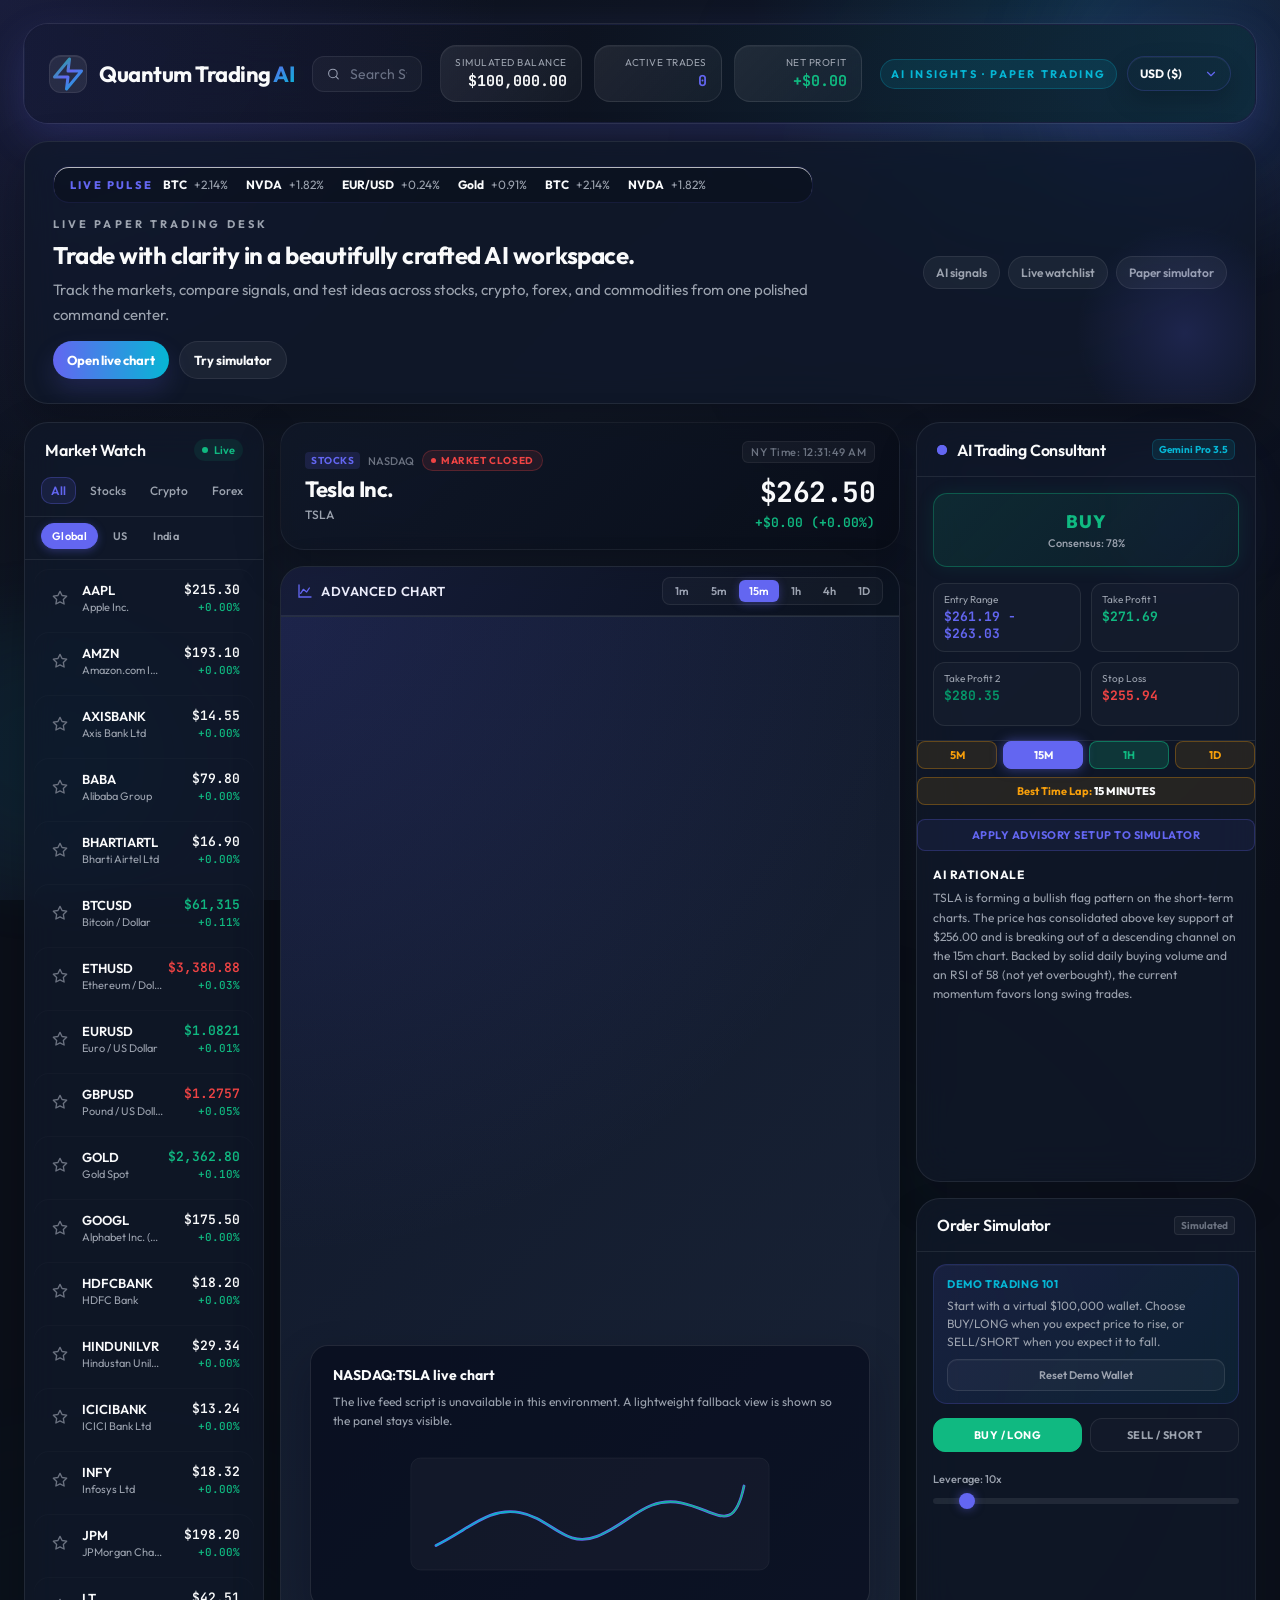
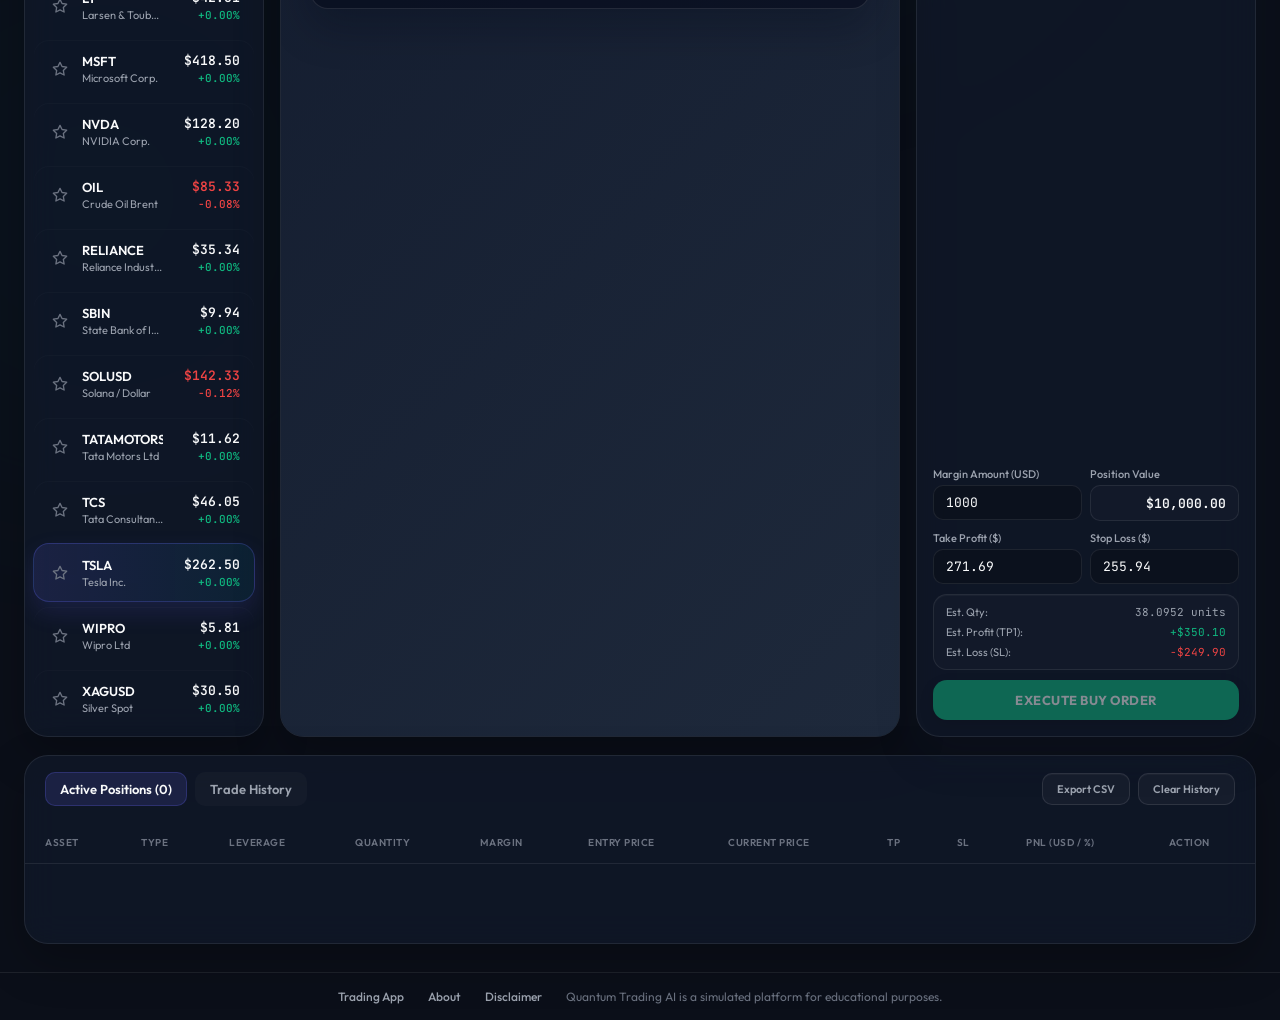
==== index.html @ 1dec0391 "Implement code changes to enhance functionality and improve performance" ====
<!DOCTYPE html>
<html lang="en">
<head>
    <meta charset="UTF-8">
    <meta name="viewport" content="width=device-width, initial-scale=1.0">
    <title>Quantum Trading AI - Advanced Trading Advisory & Live Charts</title>
    <!-- Google Fonts -->
    <link rel="preconnect" href="https://fonts.googleapis.com">
    <link rel="preconnect" href="https://fonts.gstatic.com" crossorigin>
    <link href="https://fonts.googleapis.com/css2?family=JetBrains+Mono:wght@400;500;700&family=Outfit:wght@300;400;500;600;700;800&display=swap" rel="stylesheet">
    <!-- Main stylesheet -->
    <link rel="stylesheet" href="style.css">
    <!-- TradingView widget script -->
    <script type="text/javascript" src="https://s3.tradingview.com/tv.js"></script>
</head>
<body>
    <!-- Background glows -->
    <div class="bg-glow bg-glow-1"></div>
    <div class="bg-glow bg-glow-2"></div>
    <div class="bg-glow bg-glow-3"></div>

    <div class="app-container">
        <!-- Glassmorphic Header -->
        <header class="app-header">
            <div class="header-logo">
                <div class="logo-icon">
                    <svg viewBox="0 0 24 24" fill="none" xmlns="http://www.w3.org/2000/svg">
                        <path d="M13 2L3 14H12L11 22L21 10H12L13 2Z" stroke="url(#logoGrad)" stroke-width="2" stroke-linecap="round" stroke-linejoin="round"/>
                        <defs>
                            <linearGradient id="logoGrad" x1="3" y1="2" x2="21" y2="22" gradientUnits="userSpaceOnUse">
                                <stop stop-color="#10B981"/>
                                <stop offset="0.5" stop-color="#6366F1"/>
                                <stop offset="1" stop-color="#06B6D4"/>
                            </linearGradient>
                        </defs>
                    </svg>
                </div>
                <h1>Quantum Trading <span class="accent-text">AI</span></h1>
            </div>
            
            <div class="header-search">
                <div class="search-box">
                    <svg class="search-icon" viewBox="0 0 24 24" fill="none" xmlns="http://www.w3.org/2000/svg">
                        <circle cx="11" cy="11" r="8" stroke="currentColor" stroke-width="2"/>
                        <path d="M21 21L16.65 16.65" stroke="currentColor" stroke-width="2" stroke-linecap="round"/>
                    </svg>
                    <input type="text" id="symbol-search" placeholder="Search Symbol (e.g. AAPL, BTC)..." autocomplete="off">
                </div>
            </div>

            <div class="header-stats">
                <div class="stat-card">
                    <div class="stat-label">Simulated Balance</div>
                    <div class="stat-value" id="account-balance">$100,000.00</div>
                </div>
                <div class="stat-card">
                    <div class="stat-label">Active Trades</div>
                    <div class="stat-value text-indigo" id="active-trades-count">0</div>
                </div>
                <div class="stat-card">
                    <div class="stat-label">Net Profit</div>
                    <div class="stat-value" id="net-profit-total">$0.00</div>
                </div>
            </div>
            
            <div class="header-actions">
                <span class="header-chip">AI insights · Paper trading</span>
                <select id="currency-selector" class="currency-selector" aria-label="Select currency">
                    <option value="USD">USD ($)</option>
                    <option value="INR">INR (₹)</option>
                </select>
            </div>
        </header>

        <section class="hero-strip card">
            <div>
                <div class="market-ticker" aria-label="Market ticker">
                    <span class="market-ticker__label">Live pulse</span>
                    <div class="market-ticker__track">
                        <span class="market-ticker__item"><strong>BTC</strong> +2.14%</span>
                        <span class="market-ticker__item"><strong>NVDA</strong> +1.82%</span>
                        <span class="market-ticker__item"><strong>EUR/USD</strong> +0.24%</span>
                        <span class="market-ticker__item"><strong>Gold</strong> +0.91%</span>
                        <span class="market-ticker__item"><strong>BTC</strong> +2.14%</span>
                        <span class="market-ticker__item"><strong>NVDA</strong> +1.82%</span>
                    </div>
                </div>
                <p class="hero-eyebrow">Live paper trading desk</p>
                <h2>Trade with clarity in a beautifully crafted AI workspace.</h2>
                <p>Track the markets, compare signals, and test ideas across stocks, crypto, forex, and commodities from one polished command center.</p>
                <div class="hero-actions">
                    <a class="hero-cta hero-cta--primary" href="#chart-container">Open live chart</a>
                    <a class="hero-cta hero-cta--secondary" href="#btn-execute-trade">Try simulator</a>
                </div>
            </div>
            <div class="hero-pills">
                <span class="hero-pill">AI signals</span>
                <span class="hero-pill">Live watchlist</span>
                <span class="hero-pill">Paper simulator</span>
            </div>
        </section>

        <div class="dashboard-grid">
            <!-- Left Column: Watchlist & Market Feed -->
            <aside class="sidebar-left card">
                <div class="card-header">
                    <h2>Market Watch</h2>
                    <div class="live-indicator">
                        <span class="pulse-dot"></span> Live
                    </div>
                </div>
                <div class="watchlist-filter">
                    <button class="filter-tab active" data-category="all">All</button>
                    <button class="filter-tab" data-category="stocks">Stocks</button>
                    <button class="filter-tab" data-category="crypto">Crypto</button>
                    <button class="filter-tab" data-category="forex">Forex</button>
                    <button class="filter-tab" data-category="commodities">Commodities</button>
                </div>
                <div class="watchlist-filter secondary-filter" id="country-filter-container">
                    <button class="filter-tab active" data-country="all">Global</button>
                    <button class="filter-tab" data-country="US">US</button>
                    <button class="filter-tab" data-country="India">India</button>
                </div>
                <div class="watchlist-list" id="watchlist-container">
                    <!-- Dynamic Watchlist Items Inject here -->
                    <div class="loading-spinner"></div>
                </div>
            </aside>

            <!-- Center Column: Main Chart & Time-Lap Analyzer -->
            <main class="main-content">
                <!-- Active Ticker Details Banner -->
                <div class="ticker-banner card">
                    <div class="ticker-info">
                        <div class="ticker-meta">
                            <span class="ticker-category-badge" id="active-category">STOCKS</span>
                            <span class="ticker-exchange" id="active-exchange">NASDAQ</span>
                            <span class="market-status-badge open" id="market-status-badge">Market Open</span>
                        </div>
                        <h2 class="ticker-full-name" id="active-full-name">Tesla Inc.</h2>
                        <h3 class="ticker-symbol-name" id="active-symbol">TSLA</h3>
                    </div>
                    <div class="ticker-price-container">
                        <div class="market-clock-display" id="market-clock-display">
                            --:--:--
                        </div>
                        <div class="ticker-live-price" id="active-live-price">$262.50</div>
                        <div class="ticker-change" id="active-price-change">+3.42 (+1.32%)</div>
                    </div>
                </div>

                <!-- Main Chart Panel -->
                <div class="chart-panel card">
                    <div class="chart-header">
                        <div class="chart-title-group">
                            <svg class="chart-title-icon" viewBox="0 0 24 24" fill="none" xmlns="http://www.w3.org/2000/svg">
                                <path d="M3 3V21H21" stroke="currentColor" stroke-width="2" stroke-linecap="round"/>
                                <path d="M18.5 7.5L14.5 13.5L9.5 9.5L5.5 15.5" stroke="currentColor" stroke-width="2" stroke-linecap="round" stroke-linejoin="round"/>
                            </svg>
                            <h3>Advanced Chart</h3>
                        </div>
                        <div class="timeframe-selector" id="chart-timeframe-selector">
                            <button class="timeframe-btn" data-tv-interval="1">1m</button>
                            <button class="timeframe-btn" data-tv-interval="5">5m</button>
                            <button class="timeframe-btn active" data-tv-interval="15">15m</button>
                            <button class="timeframe-btn" data-tv-interval="60">1h</button>
                            <button class="timeframe-btn" data-tv-interval="240">4h</button>
                            <button class="timeframe-btn" data-tv-interval="D">1D</button>
                        </div>
                    </div>
                    <div class="chart-container-wrapper">
                        <div id="chart-container" class="tradingview-container-element"></div>
                    </div>
                </div>

            </main>

            <!-- Right Column: AI Advisory, Calculator & Simulator -->
            <aside class="sidebar-right">
                <!-- AI Advisory Console -->
                <div class="ai-advisory-card card">
                    <div class="card-header border-bottom">
                        <div class="logo-group">
                            <div class="ai-pulse-ring"></div>
                            <h2>AI Trading Consultant</h2>
                        </div>
                        <span class="model-badge">Gemini Pro 3.5</span>
                    </div>

                    <div id="ai-card-content" class="ai-card-content">
                        <div class="advisory-signal-box">
                            <div class="signal-indicator" id="advisory-signal-indicator">
                                <div class="signal-text" id="advisory-signal-text">STRONG BUY</div>
                                <div class="signal-percentage" id="advisory-signal-strength">Consensus: <span id="advisory-signal-strength-value">87%</span></div>
                            </div>
                        </div>

                        <div class="advisory-targets">
                            <div class="target-item">
                                <div class="target-label">Entry Range</div>
                                <div class="target-value text-indigo" id="target-entry">$261.20 - $262.90</div>
                            </div>
                            <div class="target-item">
                                <div class="target-label">Take Profit 1</div>
                                <div class="target-value text-buy" id="target-tp1">$271.50</div>
                            </div>
                            <div class="target-item">
                                <div class="target-label">Take Profit 2</div>
                                <div class="target-value text-strong-buy" id="target-tp2">$280.00</div>
                            </div>
                            <div class="target-item">
                                <div class="target-label">Stop Loss</div>
                                <div class="target-value text-sell" id="target-sl">$256.00</div>
                            </div>
                        </div>
                        <div class="advisory-action">
                            <div class="time-lap-summary">
                                <div class="time-lap-item" id="lap-item-5m">
                                    <span class="lap-item-label">5m</span>
                                </div>
                                <div class="time-lap-item" id="lap-item-15m">
                                    <span class="lap-item-label">15m</span>
                                </div>
                                <div class="time-lap-item" id="lap-item-1h">
                                    <span class="lap-item-label">1h</span>
                                </div>
                                <div class="time-lap-item" id="lap-item-1d">
                                    <span class="lap-item-label">1D</span>
                                </div>
                            </div>
                            <div class="optimal-lap-badge" id="optimal-lap-badge">Best Time Lap: <span id="best-lap-value">15 Minutes</span></div>
                            <button class="btn-apply-targets" id="btn-apply-targets">Apply Advisory Setup to Simulator</button>
                        </div>

                        <div class="advisory-rationale">
                            <h4>AI Rationale</h4>
                            <p id="advisory-rationale-text">
                                TSLA shows robust bullish momentum on the 15-minute and 1-hour timeframes. The RSI is constructive at 58, indicating room for further upside. A bullish MACD crossover is confirmed on the hourly timeframe, supported by surging volume. Solid support holds at $256.00, presenting a highly favorable risk-to-reward ratio.
                            </p>
                        </div>
                    </div>
                    <!-- Loader Overlay -->
                    <div class="ai-analysis-loader">
                        <div class="scanner-animation">
                            <div class="scanner-line"></div>
                        </div>
                        <div class="loader-text-container">
                            <span class="loader-text">AI is analyzing market data</span><span class="loader-dots"></span>
                        </div>
                    </div>
                </div>

                <!-- Simulated Order execution / Simulator -->
                <div class="order-simulator-card card">
                    <div class="card-header border-bottom ">
                        <h2>Order Simulator</h2>
                        <span class="mode-badge">Simulated</span>
                    </div>

                    <div class="demo-trading-guide hidden" id="demo-trading-guide">
                        <div class="demo-guide-title">Demo Trading 101</div>
                        <p>Start with a virtual $100,000 wallet. Choose BUY/LONG when you expect price to rise, or SELL/SHORT when you expect it to fall.</p>
                        <button class="btn-secondary btn-reset-wallet" id="btn-reset-wallet">Reset Demo Wallet</button>
                    </div>

                    <div class="order-type-tabs">
                        <button class="order-tab buy active" id="order-tab-buy">BUY / LONG</button>
                        <button class="order-tab sell" id="order-tab-sell">SELL / SHORT</button>
                    </div>

                    <div class="simulator-inputs">
                        <div class="input-group">
                            <label for="order-leverage">Leverage: <span id="leverage-display">10x</span></label>
                            <input type="range" id="order-leverage" min="1" max="100" value="10" class="slider">
                        </div>

                        <div class="input-group-row">
                            <div class="input-group">
                                <label for="order-margin">Margin Amount (USD)</label>
                                <input type="number" id="order-margin" value="1000" min="10" step="50">
                            </div>
                            <div class="input-group">
                                <label>Position Value</label>
                                <div class="position-value-display" id="position-value-display">$10,000.00</div>
                            </div>
                        </div>

                        <div class="input-group-row">
                            <div class="input-group">
                                <label for="order-tp">Take Profit ($)</label>
                                <input type="number" id="order-tp" value="0" step="0.01">
                            </div>
                            <div class="input-group">
                                <label for="order-sl">Stop Loss ($)</label>
                                <input type="number" id="order-sl" value="0" step="0.01">
                            </div>
                        </div>

                        <div class="risk-reward-estimate">
                            <div class="estimate-row">
                                <span>Est. Qty:</span>
                                <span id="estimate-qty" class="text-mono">38.09 units</span>
                            </div>
                            <div class="estimate-row">
                                <span>Est. Profit (TP1):</span>
                                <span id="estimate-profit" class="text-buy text-mono">+$3,428.57</span>
                            </div>
                            <div class="estimate-row">
                                <span>Est. Loss (SL):</span>
                                <span id="estimate-loss" class="text-sell text-mono">-$2,476.19</span>
                            </div>
                        </div>

                        <button class="btn-execute buy" id="btn-execute-trade">EXECUTE BUY ORDER</button>
                    </div>
                </div>
            </aside>
        </div>

        <!-- Bottom Row: Trading Journal -->
        <section class="journal-section card">
            <div class="card-header ">
                <div class="journal-tabs">
                    <button class="journal-tab active" data-journal-view="active">Active Positions (<span id="active-positions-count-tab">0</span>)</button>
                    <button class="journal-tab" data-journal-view="history">Trade History</button>
                </div>
                <div class="journal-actions">
                    <button class="btn-secondary" id="btn-export-history">Export CSV</button>
                    <button class="btn-secondary" id="btn-clear-history">Clear History</button>
                </div>
            </div>
            
            <div class="journal-table-wrapper">
                <!-- Active Positions Table -->
                <table class="journal-table" id="table-active-positions">
                    <thead>
                        <tr>
                            <th>Asset</th>
                            <th>Type</th>
                            <th>Leverage</th>
                            <th>Quantity</th>
                            <th>Margin</th>
                            <th>Entry Price</th>
                            <th>Current Price</th>
                            <th>TP</th>
                            <th>SL</th>
                            <th>PnL (USD / %)</th>
                            <th>Action</th>
                        </tr>
                    </thead>
                    <tbody id="active-positions-body">
                        <tr>
                            <td colspan="11" class="empty-journal-message">No active positions. Open a simulated trade above to begin trading.</td>
                        </tr>
                    </tbody>
                </table>

                <!-- Trade History Table (hidden by default) -->
                <table class="journal-table hidden" id="table-trade-history">
                    <thead>
                        <tr>
                            <th>Asset</th>
                            <th>Type</th>
                            <th>Leverage</th>
                            <th>Margin</th>
                            <th>Entry Price</th>
                            <th>Exit Price</th>
                            <th>Final PnL</th>
                            <th>Status</th>
                            <th>Time</th>
                        </tr>
                    </thead>
                    <tbody id="trade-history-body">
                        <tr>
                            <td colspan="9" class="empty-journal-message">No trading history available yet.</td>
                        </tr>
                    </tbody>
                </table>
            </div>
        </section>
    </div>

    <footer class="app-footer">
        <a href="index.html">Trading App</a>
        <a href="about.html">About</a>
        <a href="disclaimer.html">Disclaimer</a>
        <span>Quantum Trading AI is a simulated platform for educational purposes.</span>
    </footer>

    <!-- Notification Toast -->
    <div id="toast" class="toast hidden info">
        <div class="toast-icon"></div>
        <span id="toast-message"></span>
    </div>

    <!-- Load main script -->
    <script src="app.js"></script>
</body>
</html>
---- style.css ----
/* Reset and Base Styles */
* {
    margin: 0;
    padding: 0;
    box-sizing: border-box;
    font-family: 'Outfit', -apple-system, BlinkMacSystemFont, "Segoe UI", Roboto, sans-serif;
    -webkit-font-smoothing: antialiased;
}

:root {
    /* Color Palette */
    --bg-darker: #0B0F19;
    --bg-dark: #111827;
    --bg-card: rgba(17, 24, 39, 0.8);
    --bg-card-hover: rgba(30, 41, 59, 0.8);

    --border-color: rgba(255, 255, 255, 0.08);
    --border-hover: rgba(99, 102, 241, 0.35);

    --text-primary: #F9FAFB;
    --text-secondary: #9CA3AF;
    --text-muted: #6B7280;

    /* Neon Signals */
    --color-buy: #10B981; /* Maintained for high-visibility signals */
    --color-buy-rgb: 16, 185, 129;
    --color-strong-buy: #059669;
    --color-sell: #EF4444;
    --color-sell-rgb: 239, 68, 68;
    --color-strong-sell: #DC2626;
    --color-neutral: #F59E0B;
    --color-neutral-rgb: 245, 158, 11;

    --color-indigo: #6366F1;
    --color-indigo-rgb: 99, 102, 241;
    --color-cyan: #06B6D4;
    --color-cyan-rgb: 6, 182, 212;

    --shadow-soft: 0 18px 45px rgba(0, 0, 0, 0.25);
    --shadow-glow: 0 0 0 1px rgba(255, 255, 255, 0.08), 0 16px 42px rgba(99, 102, 241, 0.2);

    /* Transition speeds */
    --transition-fast: 0.2s cubic-bezier(0.4, 0, 0.2, 1);
    --transition-normal: 0.3s cubic-bezier(0.4, 0, 0.2, 1);
}

body {
    background-color: var(--bg-darker);
    background-image:
        radial-gradient(circle at top left, rgba(var(--color-indigo-rgb), 0.16), transparent 32%),
        radial-gradient(circle at 85% 0%, rgba(var(--color-cyan-rgb), 0.14), transparent 24%),
        linear-gradient(135deg, var(--bg-darker) 0%, var(--bg-dark) 45%, var(--bg-darker) 100%);
    color: var(--text-primary);
    overflow-x: hidden;
    font-size: 15px;
    min-height: 100vh;
    position: relative;
    background-attachment: fixed;
}

body::before,
body::after {
    content: "";
    position: fixed;
    border-radius: 50%;
    filter: blur(40px);
    opacity: 0.5;
    pointer-events: none;
    animation: floatOrb 10s ease-in-out infinite alternate;
    z-index: 0;
}

body::before {
    width: 320px;
    height: 320px;
    top: -80px;
    right: -80px;
    background: rgba(99, 102, 241, 0.16);
}

body::after {
    width: 260px;
    height: 260px;
    bottom: 20px;
    left: -90px;
    background: rgba(6, 182, 212, 0.14);
    animation-delay: -4s;
}

/* Background Glowing Accents */
.bg-glow {
    position: absolute;
    width: 600px;
    height: 600px;
    border-radius: 50%;
    filter: blur(150px);
    opacity: 0.08;
    pointer-events: none;
    z-index: 0;
}

.bg-glow-1 {
    background: radial-gradient(circle, var(--color-indigo) 0%, transparent 70%);
    top: -100px;
    right: -100px;
}

.bg-glow-2 {
    background: radial-gradient(circle, var(--color-cyan) 0%, transparent 70%);
    bottom: 20%;
    left: -200px;
}

.bg-glow-3 {
    background: radial-gradient(circle, var(--color-buy) 0%, transparent 70%);
    top: 40%;
    right: 15%;
}

/* Scrollbar customization */
::-webkit-scrollbar {
    width: 10px;
    height: 10px;
}
::-webkit-scrollbar-track {
    background: rgba(255, 255, 255, 0.05); /* Subtle light track for dark theme */
}
::-webkit-scrollbar-thumb {
    background: rgba(255, 255, 255, 0.2); /* More visible light thumb */
    border-radius: 4px;
}
::-webkit-scrollbar-thumb:hover {
    background: rgba(255, 255, 255, 0.4); /* Lighter thumb on hover */
}

/* Helper Utilities */
.text-buy { color: var(--color-buy); }
.text-strong-buy { color: var(--color-strong-buy); font-weight: 700; }
.text-sell { color: var(--color-sell); }
.text-strong-sell { color: var(--color-strong-sell); font-weight: 700; }
.text-neutral { color: var(--color-neutral); }
.text-indigo { color: var(--color-indigo); }
.text-cyan { color: var(--color-cyan); }
.text-mono { font-family: 'JetBrains Mono', monospace; }
.hidden { display: none !important; }
.accent-text {
    background: linear-gradient(135deg, var(--color-indigo) 0%, var(--color-cyan) 100%);
    background-clip: text;
    -webkit-background-clip: text;
    -webkit-text-fill-color: transparent;
}

/* Layout Framework */
.app-container {
    position: relative;
    z-index: 1;
    max-width: 1680px;
    margin: 0 auto;
    padding: 24px 24px 28px;
    display: flex;
    flex-direction: column;
    gap: 18px;
    min-height: 100vh;
}

/* TradingView Ticker Tape */
.ticker-tape-container {
    width: 100%;
    border-radius: 12px;
    overflow: hidden;
    border: 1px solid var(--border-color);
    background: rgba(11, 15, 25, 0.8);
    height: 46px;
    z-index: 10;
}

/* Header Styling */
.app-header {
    display: flex;
    align-items: center;
    justify-content: space-between;
    flex-wrap: wrap;
    padding: 20px 24px; /* Glassmorphic Header */
    border: 1px solid rgba(99, 102, 241, 0.12);
    border-radius: 24px;
    backdrop-filter: blur(20px) saturate(180%);
    -webkit-backdrop-filter: blur(20px) saturate(180%);
    box-shadow: var(--shadow-glow);
    gap: 18px;
    background: linear-gradient(120deg, rgba(11, 15, 25, 0.9), rgba(17, 24, 39, 0.95));
    position: relative;
    overflow: hidden;
    animation: fadeUp 0.6s ease both;
}

.app-header::before {
    content: "";
    position: absolute;
    inset: 0;
    background: linear-gradient(90deg, rgba(99, 102, 241, 0.12), transparent 45%, rgba(6, 182, 212, 0.12));
    pointer-events: none;
}

.header-logo {
    display: flex;
    align-items: center;
    gap: 12px;
    position: relative;
    z-index: 1;
}

.logo-icon {
    width: 38px;
    height: 38px;
    display: flex;
    align-items: center;
    justify-content: center;
    background: rgba(255, 255, 255, 0.08);
    border: 1px solid rgba(255, 255, 255, 0.08);
    border-radius: 12px;
    box-shadow: inset 0 1px 0 rgba(255, 255, 255, 0.08);
}

.header-logo h1 {
    font-size: 22px;
    font-weight: 700;
    letter-spacing: -0.5px;
}

.header-chip {
    display: inline-flex;
    align-items: center;
    gap: 6px;
    padding: 7px 10px;
    border-radius: 999px;
    font-size: 11px;
    font-weight: 700;
    letter-spacing: 0.2em;
    text-transform: uppercase;
    color: var(--color-cyan);
    background: rgba(6, 182, 212, 0.12);
    border: 1px solid rgba(6, 182, 212, 0.24);
    position: relative;
    z-index: 1;
}

/* Header Search */
.header-search {
    flex: 1;
    max-width: 400px;
}

.search-box {
    display: flex;
    align-items: center;
    background: rgba(255, 255, 255, 0.04);
    border: 1px solid var(--border-color);
    border-radius: 12px; /* Softer corners */
    padding: 8px 14px;
    gap: 10px;
    transition: var(--transition-fast);
}

.search-box:focus-within {
    border-color: var(--border-hover);
    background: rgba(255, 255, 255, 0.06); /* Subtle background change */
    box-shadow: 0 0 12px rgba(99, 102, 241, 0.15);
}

.search-icon {
    width: 18px;
    height: 18px;
    color: var(--text-secondary);
}

.search-box input {
    background: transparent;
    border: none;
    outline: none;
    color: var(--text-primary);
    width: 100%;
    font-size: 14px;
}

.search-box input::placeholder {
    color: var(--text-muted);
}

/* Header Stats */
.header-stats {
    display: flex;
    gap: 12px;
    position: relative;
    z-index: 1;
}

.stat-card {
    background: linear-gradient(135deg, rgba(255, 255, 255, 0.08), rgba(255, 255, 255, 0.03));
    border: 1px solid rgba(255, 255, 255, 0.08);
    border-radius: 16px;
    padding: 10px 14px;
    min-width: 128px;
    text-align: right;
    transition: transform 0.2s ease, border-color 0.2s ease, box-shadow 0.2s ease;
    box-shadow: inset 0 1px 0 rgba(255, 255, 255, 0.04);
}

.stat-card:hover {
    transform: translateY(-2px);
    border-color: rgba(99, 102, 241, 0.4);
    box-shadow: 0 10px 24px rgba(99, 102, 241, 0.14);
}

.stat-label {
    font-size: 10px;
    color: var(--text-secondary);
    text-transform: uppercase;
    letter-spacing: 0.5px;
    margin-bottom: 2px;
}

.stat-value {
    font-family: 'JetBrains Mono', monospace;
    font-size: 15px;
    font-weight: 700;
    transition: color var(--transition-fast);
}

/* Cards System */
.card {
    background: var(--bg-card);
    border: 1px solid var(--border-color);
    border-radius: 24px;
    backdrop-filter: blur(16px) saturate(180%);
    -webkit-backdrop-filter: blur(16px) saturate(180%);
    overflow: hidden;
    box-shadow: var(--shadow-soft);
    transition: transform 0.25s ease, border-color var(--transition-fast), box-shadow var(--transition-fast);
    animation: fadeUp 0.65s ease both;
}

.card:hover {
    transform: translateY(-2px);
    box-shadow: 0 20px 46px rgba(15, 23, 42, 0.12);
    border-color: rgba(99, 102, 241, 0.2);
}

.hero-strip {
    display: flex;
    justify-content: space-between;
    align-items: center;
    gap: 18px;
    padding: 24px 28px;
    position: relative;
    overflow: hidden;
}

.hero-strip::before {
    content: "";
    position: absolute;
    inset: auto -40px -40px auto;
    width: 220px;
    height: 220px;
    background: radial-gradient(circle, rgba(99, 102, 241, 0.18), transparent 70%);
    pointer-events: none;
}

.hero-eyebrow {
    font-size: 11px;
    font-weight: 700;
    letter-spacing: 0.28em;
    text-transform: uppercase;
    color: var(--color-cyan);
    margin-bottom: 8px;
}

.hero-strip h2 {
    font-size: 24px;
    line-height: 1.2;
    letter-spacing: -0.5px;
    margin-bottom: 8px;
}

.hero-strip p {
    color: var(--text-secondary);
    line-height: 1.65;
    max-width: 760px;
}

.hero-actions {
    display: flex;
    flex-wrap: wrap;
    gap: 10px;
    margin-top: 14px;
}

.hero-cta {
    display: inline-flex;
    align-items: center;
    justify-content: center;
    padding: 10px 14px;
    border-radius: 999px;
    font-size: 13px;
    font-weight: 700;
    text-decoration: none;
    transition: transform 0.2s ease, box-shadow 0.2s ease, background 0.2s ease;
}

.hero-cta:hover {
    transform: translateY(-1px);
}

.hero-cta--primary {
    color: white;
    background: linear-gradient(90deg, var(--color-indigo), var(--color-cyan));
    box-shadow: 0 12px 24px rgba(99, 102, 241, 0.18);
}

.hero-cta--secondary {
    color: var(--text-primary);
    background: rgba(255, 255, 255, 0.05);
    border: 1px solid var(--border-color);
}

.hero-pills {
    display: flex;
    flex-wrap: wrap;
    gap: 8px;
    justify-content: flex-end;
}

.hero-pill {
    padding: 8px 12px;
    border-radius: 999px;
    background: rgba(255, 255, 255, 0.05);
    border: 1px solid var(--border-color);
    color: var(--text-secondary);
    font-size: 12px;
    font-weight: 600;
}

.market-ticker {
    display: flex;
    align-items: center;
    gap: 10px;
    padding: 10px 16px;
    margin: 0 0 12px;
    border: 1px solid rgba(99, 102, 241, 0.12);
    border-radius: 16px; /* Market Ticker */
    background: rgba(0, 0, 0, 0.2);
    overflow: hidden;
    box-shadow: inset 0 1px 0 rgba(255, 255, 255, 0.7);
}

.market-ticker__label {
    font-size: 11px;
    font-weight: 800;
    text-transform: uppercase;
    letter-spacing: 0.2em;
    color: var(--color-indigo);
    white-space: nowrap;
}

.market-ticker__track {
    display: flex;
    gap: 18px;
    white-space: nowrap;
    animation: marquee 18s linear infinite;
}

.market-ticker__item {
    font-size: 12px;
    color: var(--text-secondary);
}

.market-ticker__item strong {
    color: var(--text-primary);
    margin-right: 4px;
}


.card-header {
    display: flex;
    justify-content: space-between;
    align-items: center;
    padding: 16px 20px;
}

.card-header h2 {
    font-size: 16px;
    font-weight: 600;
    letter-spacing: -0.2px;
}

.border-bottom {
    border-bottom: 1px solid var(--border-color);
}

/* Dashboard Grid Grid Layout */
.dashboard-grid {
    display: grid;
    grid-template-columns: minmax(260px, 280px) minmax(0, 1.5fr) minmax(340px, 380px);
    gap: 16px;
    flex: 1;
    align-items: stretch;
}

/* Sidebar Left: Watchlist */
.sidebar-left {
    display: flex;
    flex-direction: column;
    min-height: 0;
    height: auto;
}

.sidebar-left,
.main-content,
.sidebar-right {
    min-height: 0;
}

.live-indicator {
    display: flex;
    align-items: center;
    gap: 6px;
    font-size: 11px;
    font-weight: 600;
    color: var(--color-buy);
    background: rgba(16, 185, 129, 0.1);
    padding: 4px 8px;
    border-radius: 20px;
}

.pulse-dot {
    width: 6px;
    height: 6px;
    background: var(--color-buy);
    border-radius: 50%;
    box-shadow: 0 0 0 0 rgba(16, 185, 129, 0.7);
    animation: pulse 1.6s infinite;
}

@keyframes pulse {
    0% {
        transform: scale(0.95);
        box-shadow: 0 0 0 0 rgba(16, 185, 129, 0.7);
    }
    70% {
        transform: scale(1);
        box-shadow: 0 0 0 6px rgba(16, 185, 129, 0);
    }
    100% {
        transform: scale(0.95);
        box-shadow: 0 0 0 0 rgba(16, 185, 129, 0);
    }
}

@keyframes floatOrb {
    from {
        transform: translate3d(0, 0, 0) scale(1);
    }
    to {
        transform: translate3d(20px, -18px, 0) scale(1.04);
    }
}

@keyframes chartSweep {
    from {
        transform: translateX(-10%);
    }
    to {
        transform: translateX(10%);
    }
}

@keyframes marquee {
    from {
        transform: translateX(0);
    }
    to {
        transform: translateX(-50%);
    }
}

.watchlist-filter {
    display: flex;
    gap: 4px;
    padding: 0 16px 12px 16px;
    border-bottom: 1px solid var(--border-color);
    overflow-x: auto;
}

.watchlist-filter.secondary-filter {
    padding-top: 6px;
    padding-bottom: 10px;
    border-bottom: 1px solid var(--border-color);
    background: transparent;
    position: relative;
}

.secondary-filter-label {
    font-size: 9px;
    font-weight: 700;
    letter-spacing: 1px;
    text-transform: uppercase;
    color: var(--text-muted);
    padding: 0 16px 4px 16px;
    display: block;
    opacity: 0.6;
}

/* Hide scrollbar in filter tabs */
.watchlist-filter::-webkit-scrollbar {
    display: none;
}

.filter-tab {
    background: transparent;
    border: none;
    outline: none;
    color: var(--text-secondary);
    font-size: 12px;
    font-weight: 500;
    padding: 6px 10px;
    border-radius: 10px; /* Softer corners */
    cursor: pointer;
    white-space: nowrap;
    transition: var(--transition-fast);
}

.filter-tab:hover {
    color: var(--text-primary);
    background: rgba(255, 255, 255, 0.04);
}

.filter-tab.active {
    color: var(--color-indigo);
    background: rgba(99, 102, 241, 0.12);
    font-weight: 600;
    box-shadow: inset 0 0 0 1px rgba(99, 102, 241, 0.3);
}

/* Country tab styling: distinct flag-pill look */
#country-filter-container .filter-tab {
    display: flex;
    align-items: center;
    gap: 5px;
    font-size: 11px;
    font-weight: 600;
    padding: 5px 10px;
    border-radius: 20px;
    letter-spacing: 0.3px;
    border: 1px solid transparent;
    transition: all 0.2s ease;
}

#country-filter-container .filter-tab:hover {
    border-color: rgba(255,255,255,0.1);
    background: rgba(255,255,255,0.05);
}

#country-filter-container .filter-tab.active {
    color: #ffffff; /* White text for active country tab */
    background: var(--color-indigo); /* Default active background, fine for dark mode */
    border-color: var(--color-indigo); /* Default active border */
    box-shadow: 0 2px 8px rgba(99, 102, 241, 0.35); /* Consistent shadow */
}

#country-filter-container .filter-tab[data-country="US"].active {
    background: #3B82F6; /* Tailwind blue-500 */
    border-color: #3B82F6;
    box-shadow: 0 2px 8px rgba(59, 130, 246, 0.35);
}

#country-filter-container .filter-tab[data-country="India"].active {
    background: #F97316; /* Tailwind orange-500 */
    border-color: #F97316;
    box-shadow: 0 2px 8px rgba(249, 115, 22, 0.35);
}

.watchlist-list {
    flex: 1;
    overflow-y: scroll; /* Changed to 'scroll' to always show scrollbar */
    padding: 8px;
    display: flex;
    flex-direction: column;
    gap: 4px;
}

.watchlist-item {
    display: flex;
    align-items: center;
    justify-content: space-between;
    padding: 12px 14px;
    border-radius: 16px;
    cursor: pointer;
    transition: transform 0.2s ease, background 0.2s ease, border-color 0.2s ease, box-shadow 0.2s ease;
    border: 1px solid transparent;
    box-shadow: inset 0 1px 0 rgba(255, 255, 255, 0.02);
}

.watchlist-item:hover {
    transform: translateX(3px);
    background: var(--bg-card-hover); /* Uses dark theme variable */
    border-color: rgba(99, 102, 241, 0.18);
    box-shadow: 0 10px 22px rgba(99, 102, 241, 0.11);
}

.watchlist-item.active {
    background: linear-gradient(90deg, rgba(99, 102, 241, 0.15), rgba(6, 182, 212, 0.08));
    border-color: rgba(99, 102, 241, 0.28);
    box-shadow: 0 10px 24px rgba(99, 102, 241, 0.14);
}

.watchlist-item-left {
    display: flex;
    align-items: center;
    gap: 10px;
    max-width: 60%;
}

.watchlist-fav-btn {
    background: transparent;
    border: none;
    padding: 0;
    margin: 0;
    cursor: pointer;
    display: flex;
    align-items: center;
    justify-content: center;
    width: 24px;
    height: 24px;
    flex-shrink: 0;
}

.watchlist-fav-btn svg {
    width: 16px;
    height: 16px;
    color: var(--text-muted);
    transition: all 0.2s ease;
    stroke-width: 2;
}

.watchlist-fav-btn:hover svg {
    color: #FBBF24; /* A gold/yellow color */
    transform: scale(1.1);
}

.watchlist-fav-btn.favorited svg {
    fill: #FBBF24;
    color: #FBBF24;
    stroke-width: 1.5;
}

.watchlist-symbol {
    font-weight: 600;
    font-size: 13px;
    color: var(--text-primary);
}

.watchlist-item-info {
    display: flex;
    flex-direction: column;
    gap: 2px;
    overflow: hidden;
}

.watchlist-name {
    font-size: 11px;
    color: var(--text-secondary);
    white-space: nowrap;
    overflow: hidden;
    text-overflow: ellipsis;
}

.watchlist-item-right {
    text-align: right;
    display: flex;
    flex-direction: column;
    gap: 2px;
}

.watchlist-price {
    font-family: 'JetBrains Mono', monospace;
    font-size: 13px;
    font-weight: 600;
}

.watchlist-change {
    font-family: 'JetBrains Mono', monospace;
    font-size: 11px;
    font-weight: 500;
}

.loading-spinner {
    width: 24px;
    height: 24px;
    border: 2px solid rgba(255, 255, 255, 0.1);
    border-top-color: var(--color-indigo);
    border-radius: 50%;
    margin: 32px auto;
    animation: spin 0.8s linear infinite;
}

@keyframes spin {
    to { transform: rotate(360deg); }
}

/* Center Content: Chart & Multi-Timeframe Gauge Grid */
.main-content {
    display: flex;
    flex-direction: column;
    gap: 16px;
    min-height: 0; /* Allow content to dictate height on smaller screens */
}

/* Active Ticker details Banner */
.ticker-banner {
    padding: 18px 24px;
    display: flex;
    justify-content: space-between;
    align-items: center;
    background: linear-gradient(135deg, rgba(17, 24, 39, 0.84) 0%, rgba(9, 13, 22, 0.86) 100%);
    border: 1px solid rgba(255,255,255,0.06);
    color: var(--text-primary); /* Ensure text is light on this dark banner */
}

.ticker-info {
    display: flex;
    flex-direction: column;
    gap: 4px;
}

.ticker-meta {
    display: flex;
    align-items: center;
    gap: 8px;
}

.ticker-category-badge {
    font-size: 10px;
    font-weight: 700;
    color: var(--color-indigo);
    background: rgba(99, 102, 241, 0.15); /* Slightly stronger background */
    padding: 2px 6px;
    border-radius: 4px;
    letter-spacing: 0.5px;
}

.ticker-exchange {
    font-size: 11px;
    color: var(--text-muted);
    font-weight: 500;
}

.market-status-badge {
    display: inline-flex;
    align-items: center;
    gap: 5px;
    font-size: 10px;
    font-weight: 700;
    padding: 3px 8px;
    border-radius: 20px;
    letter-spacing: 0.6px;
    text-transform: uppercase;
    border: 1px solid transparent;
    transition: all 0.3s ease;
}
.market-status-badge::before {
    content: '';
    width: 5px;
    height: 5px;
    border-radius: 50%;
    flex-shrink: 0;
}
.market-status-badge.open {
    color: #10b981;
    background: rgba(16, 185, 129, 0.1);
    border-color: rgba(16, 185, 129, 0.25);
}
.market-status-badge.open::before {
    background: #10b981;
    box-shadow: 0 0 6px #10b981;
    animation: pulse-dot-green 1.5s infinite;
}
.market-status-badge.closed {
    color: #ef4444;
    background: rgba(239, 68, 68, 0.1);
    border-color: rgba(239, 68, 68, 0.25);
}
.market-status-badge.closed::before {
    background: #ef4444;
}

@keyframes pulse-dot-green {
    0% { box-shadow: 0 0 0 0 rgba(16,185,129,0.7); }
    70% { box-shadow: 0 0 0 5px rgba(16,185,129,0); }
    100% { box-shadow: 0 0 0 0 rgba(16,185,129,0); }
}

.market-clock-display {
    font-family: var(--font-mono);
    font-size: 11px;
    color: var(--text-muted);
    text-align: right;
    font-weight: 500;
    letter-spacing: 0.5px;
    background: rgba(255,255,255,0.04);
    padding: 3px 8px;
    border-radius: 6px;
    border: 1px solid rgba(255,255,255,0.06);
    margin-bottom: 6px;
    display: inline-block;
    align-self: flex-end;
}

.ticker-full-name {
    font-size: 22px; /* Larger for prominence */
    font-weight: 700;
    letter-spacing: -0.4px;
}

.ticker-symbol-name {
    font-size: 12px;
    color: var(--text-secondary);
    font-weight: 500;
}

.ticker-price-container {
    text-align: right;
    display: flex;
    flex-direction: column;
    gap: 4px;
}

.ticker-live-price {
    font-family: 'JetBrains Mono', monospace;
    font-size: 28px; /* Larger for impact */
    font-weight: 700;
    letter-spacing: -0.5px;
    transition: color 0.15s ease;
}

.ticker-change {
    font-family: 'JetBrains Mono', monospace;
    font-size: 13px;
    font-weight: 600;
}

/* Advanced Chart Panel */
.chart-panel {
    flex: 1 1 auto;
    display: flex;
    flex-direction: column;
    min-height: 420px;
    position: relative;
    overflow: hidden;
}

.chart-panel::before {
    content: "";
    position: absolute;
    inset: 0;
    background: linear-gradient(120deg, rgba(99,102,241,0.12), transparent 35%, rgba(6,182,212,0.12));
    pointer-events: none;
    animation: chartSweep 8s ease-in-out infinite alternate;
}

.chart-header {
    display: flex;
    justify-content: space-between; /* Ensure space-between */
    align-items: center;
    padding: 10px 16px;
    background: rgba(0, 0, 0, 0.2);
    border-bottom: 1px solid var(--border-color);
}

.chart-title-group {
    display: flex;
    align-items: center;
    gap: 8px;
}

.chart-title-icon {
    width: 16px;
    height: 16px;
    color: var(--color-indigo);
}

.chart-header h3 {
    font-size: 13px;
    font-weight: 600;
    text-transform: uppercase;
    letter-spacing: 0.5px;
}

.timeframe-selector {
    display: flex;
    gap: 2px;
    background: rgba(255, 255, 255, 0.03); /* Slightly more visible background */
    border: 1px solid var(--border-color);
    padding: 2px;
    border-radius: 8px;
}

.timeframe-btn {
    background: transparent;
    border: none;
    outline: none;
    color: var(--text-secondary);
    font-size: 11px;
    font-weight: 600;
    padding: 4px 10px;
    border-radius: 6px;
    cursor: pointer;
    transition: var(--transition-fast);
}

.timeframe-btn:hover {
    color: var(--text-primary);
    background: rgba(99, 102, 241, 0.08);
    transform: translateY(-1px);
}

.timeframe-btn.active {
    color: #ffffff; /* White text for active button */
    background: var(--color-indigo);
    box-shadow: 0 2px 8px rgba(99, 102, 241, 0.35);
}

.chart-container-wrapper {
    flex: 1 1 auto;
    position: relative;
    width: 100%;
    min-height: 320px;
    height: 100%;
    background: linear-gradient(135deg, rgba(15,23,42,0.96), rgba(30,41,59,0.96));
    overflow: hidden;
    border-top: 1px solid rgba(255,255,255,0.05);
}

.chart-container-wrapper::after {
    content: "";
    position: absolute;
    inset: 0;
    background-image: linear-gradient(rgba(255,255,255,0.05) 1px, transparent 1px), linear-gradient(90deg, rgba(255,255,255,0.05) 1px, transparent 1px);
    background-size: 34px 34px;
    mask-image: linear-gradient(180deg, rgba(0,0,0,0.7), transparent 95%);
    pointer-events: none;
}

.chart-loading-state {
    position: absolute;
    inset: 0;
    display: flex;
    align-items: center;
    justify-content: center;
    background: radial-gradient(circle at top, rgba(99, 102, 241, 0.18), transparent 55%), #111827;
    z-index: 2;
}

.chart-loading-card {
    display: flex;
    flex-direction: column;
    align-items: center;
    gap: 12px;
    padding: 20px 24px;
    border: 1px solid rgba(255,255,255,0.08);
    border-radius: 14px;
    background: rgba(7, 10, 20, 0.85); /* Slightly less transparent */
    box-shadow: 0 18px 40px rgba(0,0,0,0.28);
    text-align: center;
}

.chart-loading-animation {
    display: flex;
    align-items: flex-end;
    justify-content: center;
    gap: 6px;
    height: 28px;
    margin-bottom: 4px;
}

.loading-bar {
    width: 5px;
    height: 100%;
    background: var(--color-indigo);
    border-radius: 99px;
    animation: loading-pulse 1.2s infinite ease-in-out;
}

.loading-bar:nth-child(2) {
    animation-delay: 0.2s;
}

.loading-bar:nth-child(3) {
    animation-delay: 0.4s;
}

@keyframes loading-pulse {
    0%, 80%, 100% {
        transform: scaleY(0.3);
        opacity: 0.6;
    }
    40% {
        transform: scaleY(1.0);
        opacity: 1;
        box-shadow: 0 0 12px rgba(var(--color-indigo-rgb), 0.5);
    }
}

.chart-loading-title {
    font-size: 14px;
    font-weight: 700;
    color: var(--text-primary);
}

.chart-loading-subtitle {
    font-size: 12px;
    color: var(--text-secondary);
}

.tradingview-container-element,
.chart-container-wrapper iframe {
    width: 100%;
    height: 100%;
    min-height: 320px;
    border: 0;
    display: block;
    position: relative;
    z-index: 1;
}

.chart-fallback {
    position: absolute;
    inset: 0;
    display: flex;
    align-items: center;
    justify-content: center;
    padding: 24px;
    z-index: 2;
    background: radial-gradient(circle at top left, rgba(99,102,241,0.16), transparent 35%), linear-gradient(135deg, rgba(15,23,42,0.96), rgba(30,41,59,0.97));
}

/* New styles for the AI Analysis Fallback */
.ai-analysis-fallback {
    background: radial-gradient(circle at top, rgba(var(--color-indigo-rgb), 0.18), transparent 65%), linear-gradient(135deg, #0B0F19, #111827);
}

.ai-fallback-card {
    width: min(100%, 600px);
    border-radius: 20px;
    border: 1px solid var(--border-color);
    background: var(--bg-card);
    backdrop-filter: blur(12px) saturate(150%);
    box-shadow: var(--shadow-soft);
    overflow: hidden;
}

.ai-fallback-card .card-header {
    background: rgba(0,0,0,0.2);
}

.ai-fallback-card .advisory-signal-box {
    padding: 20px 24px;
}

.ai-fallback-card .advisory-rationale {
    padding: 0 24px 20px;
}

.ai-fallback-card .advisory-rationale p {
    font-size: 13px; /* Slightly larger for readability in this context */
    line-height: 1.7;
}

.fallback-notice {
    padding: 12px 24px;
    background: rgba(0,0,0,0.25);
    border-top: 1px solid var(--border-color);
}

.fallback-notice p {
    font-size: 11px;
    color: var(--text-muted);
    text-align: center;
    line-height: 1.5;
    margin: 0;
}

.chart-fallback__card {
    width: min(100%, 560px);
    padding: 20px 22px;
    border-radius: 18px;
    border: 1px solid rgba(255,255,255,0.1);
    background: rgba(2, 6, 23, 0.55);
    box-shadow: 0 18px 42px rgba(2, 6, 23, 0.28);
}

.chart-fallback__title {
    font-size: 14px;
    font-weight: 700;
    color: var(--text-primary);
    margin-bottom: 8px;
}

.chart-fallback__subtitle {
    font-size: 12px;
    color: var(--text-secondary);
    margin-bottom: 14px;
    line-height: 1.6;
}

.chart-fallback svg {
    width: 100%;
    height: 140px;
}

.lap-status-badge {
    font-size: 10px;
    font-weight: 700;
    text-transform: uppercase;
    padding: 2px 6px;
    border-radius: 4px;
    background: rgba(255, 255, 255, 0.04);
}

.lap-status-badge.text-buy {
    color: var(--color-buy);
    background: rgba(16, 185, 129, 0.1);
}

.lap-status-badge.text-strong-buy {
    color: #10B981;
    background: rgba(16, 185, 129, 0.18);
    box-shadow: 0 0 8px rgba(16, 185, 129, 0.15);
}

.lap-status-badge.text-sell {
    color: var(--color-sell);
    background: rgba(239, 68, 68, 0.1);
}

.lap-status-badge.text-strong-sell {
    color: #EF4444;
    background: rgba(239, 68, 68, 0.18);
    box-shadow: 0 0 8px rgba(239, 68, 68, 0.15);
}

.lap-status-badge.text-neutral {
    color: var(--color-neutral);
    background: rgba(245, 158, 11, 0.1);
}

/* Sidebar Right: AI Consultant & Simulator */
.sidebar-right {
    display: flex;
    flex-direction: column;
    gap: 16px;
    min-height: 0; /* Allow content to dictate height on smaller screens */
    height: auto;
    position: relative;
}

.sidebar-right::before {
    content: "";
    position: absolute;
    top: 10px;
    right: -12px;
    width: 180px;
    height: 180px;
    background: radial-gradient(circle, rgba(99,102,241,0.16), transparent 70%);
    filter: blur(24px);
    pointer-events: none;
    z-index: 0;
}

.ai-advisory-card,
.order-simulator-card {
    position: relative;
    z-index: 1;
    backdrop-filter: blur(20px) saturate(180%);
    box-shadow: 0 20px 45px rgba(15, 23, 42, 0.12);
}

/* AI Advisory */
.ai-advisory-card {
    flex: 2 1 0; /* Will take up ~40% of the space */
    display: flex;
    flex-direction: column;
    position: relative;
    min-height: 280px;
    overflow: hidden;
}

.logo-group {
    display: flex;
    align-items: center;
    gap: 10px;
}

.ai-pulse-ring {
    width: 10px;
    height: 10px;
    background-color: var(--color-indigo);
    border-radius: 50%;
    position: relative;
}

.ai-pulse-ring::after {
    content: '';
    position: absolute;
    width: 100%;
    height: 100%;
    top: 0;
    left: 0;
    background-color: var(--color-indigo);
    border-radius: 50%;
    animation: ringPulse 1.6s ease-out infinite;
}

@keyframes ringPulse {
    0% { transform: scale(1); opacity: 1; }
    100% { transform: scale(3.5); opacity: 0; }
}

.model-badge {
    font-size: 10px;
    font-weight: 700;
    color: var(--color-cyan);
    background: rgba(6, 182, 212, 0.1);
    border: 1px solid rgba(6, 182, 212, 0.2);
    padding: 3px 6px;
    border-radius: 6px;
}

.advisory-signal-box {
    padding: 16px;
    display: flex;
    justify-content: center;
}

.signal-indicator {
    width: 100%;
    padding: 16px 18px;
    border-radius: 14px;
    text-align: center;
    position: relative;
    overflow: hidden;
    display: flex;
    flex-direction: column;
    gap: 3px;
    border: 1px solid rgba(255, 255, 255, 0.05);
    box-shadow: inset 0 1px 0 rgba(255, 255, 255, 0.03);
}

.signal-indicator.buy {
    background: linear-gradient(135deg, rgba(var(--color-buy-rgb), 0.12) 0%, rgba(var(--color-buy-rgb), 0.04) 100%);
    border-color: rgba(var(--color-buy-rgb), 0.35); /* Stronger border */
    box-shadow: 0 0 18px rgba(var(--color-buy-rgb), 0.1); /* More pronounced shadow */
}

.signal-indicator.sell {
    background: linear-gradient(135deg, rgba(var(--color-sell-rgb), 0.12) 0%, rgba(var(--color-sell-rgb), 0.04) 100%);
    border-color: rgba(var(--color-sell-rgb), 0.35); /* Stronger border */
    box-shadow: 0 0 18px rgba(var(--color-sell-rgb), 0.1); /* More pronounced shadow */
}

.signal-indicator.neutral {
    background: linear-gradient(135deg, rgba(var(--color-neutral-rgb), 0.12) 0%, rgba(var(--color-neutral-rgb), 0.04) 100%);
    border-color: rgba(var(--color-neutral-rgb), 0.35); /* Stronger border */
    box-shadow: 0 0 18px rgba(var(--color-neutral-rgb), 0.1); /* More pronounced shadow */
}

.ai-card-content {
    position: relative;
    transition: filter 0.3s ease, opacity 0.3s ease, transform 0.3s ease; /* Add transform for smoother blur */
    display: flex;
    flex-direction: column;
    flex: 1;
    min-height: 0;
    overflow-y: auto;
}

.ai-card-content.analyzing {
    filter: blur(5px); /* Stronger blur */
    opacity: 0.6;
    pointer-events: none;
}

.ai-analysis-loader {
    position: absolute;
    inset: 0;
    display: flex;
    flex-direction: column;
    align-items: center;
    justify-content: center;
    z-index: 10;
    opacity: 0;
    transition: opacity 0.3s ease, backdrop-filter 0.3s ease;
    pointer-events: none;
    gap: 12px;
    background: rgba(11, 15, 25, 0.8);
    backdrop-filter: blur(6px);
}

.ai-card-content.analyzing + .ai-analysis-loader {
    opacity: 1;
    pointer-events: all;
}
.scanner-animation {
    width: 100px;
    height: 100px;
    position: relative;
    border: 2px solid rgba(var(--color-indigo-rgb), 0.2);
    border-radius: 16px;
    background: 
        linear-gradient(180deg, rgba(var(--color-indigo-rgb), 0.1), transparent),
        linear-gradient(rgba(255,255,255,0.02) 1px, transparent 1px), 
        linear-gradient(90deg, rgba(255,255,255,0.02) 1px, transparent 1px);
    background-size: 100% 100%, 10px 10px, 10px 10px;
    overflow: hidden;
    box-shadow: inset 0 0 20px rgba(var(--color-indigo-rgb), 0.1);
}

.scanner-line {
    position: absolute;
    top: 0;
    left: 0;
    right: 0;
    height: 3px;
    background: linear-gradient(90deg, transparent, rgba(var(--color-cyan-rgb), 0.9), transparent);
    box-shadow: 0 0 15px 2px rgba(var(--color-cyan-rgb), 0.4);
    animation: scan 2.2s infinite cubic-bezier(0.5, 0, 0.5, 1);
}

@keyframes scan {
    0% { top: -5%; }
    50% { top: 100%; }
    100% { top: -5%; }
}

.loader-text-container {
    font-size: 13px;
    font-weight: 500;
    color: var(--text-secondary);
}

.loader-dots::after {
    display: inline-block;
    content: '...';
    width: 1.2em;
    text-align: left;
    animation: dots-anim 1.5s infinite;
}

@keyframes dots-anim {
    0%, 20% { content: '.'; }
    40%, 60% { content: '..'; }
    80%, 100% { content: '...'; }
}
.signal-text {
    font-size: 18px;
    font-weight: 800;
    letter-spacing: 1px;
}

.signal-indicator.buy .signal-text { color: var(--color-buy); }
.signal-indicator.sell .signal-text { color: var(--color-sell); }
.signal-indicator.neutral .signal-text { color: var(--color-neutral); }

.signal-percentage {
    font-size: 11px;
    color: var(--text-secondary);
    font-weight: 500;
} /* No change */

.advisory-targets {
    display: grid;
    grid-template-columns: 1fr 1fr;
    gap: 10px;
    padding: 0 16px 14px 16px;
    border-bottom: 1px solid var(--border-color);
}

.target-item {
    background: rgba(255, 255, 255, 0.025);
    border: 1px solid rgba(255, 255, 255, 0.08);
    border-radius: 12px; /* Softer corners */
    padding: 9px 10px;
    min-height: 64px;
}

.target-label {
    font-size: 10px;
    color: var(--text-secondary);
    margin-bottom: 2px;
}

.target-value {
    font-family: 'JetBrains Mono', monospace;
    font-size: 13px;
    font-weight: 700;
}

.advisory-rationale {
    padding: 16px;
}

.advisory-rationale h4 {
    font-size: 12px;
    font-weight: 700;
    color: var(--text-primary);
    margin-bottom: 6px;
    text-transform: uppercase;
    letter-spacing: 0.5px;
}

.advisory-rationale p {
    font-size: 12px;
    line-height: 1.6;
    color: var(--text-secondary);
}

.time-lap-summary {
    display: grid;
    grid-template-columns: repeat(4, 1fr);
    gap: 6px;
    margin-bottom: 8px;
}

.time-lap-item {
    text-align: center;
    padding: 6px 4px;
    border-radius: 8px;
    border: 1px solid var(--border-color);
    background: rgba(255, 255, 255, 0.02);
    font-size: 11px;
    font-weight: 700;
    cursor: pointer;
    transition: var(--transition-fast);
} /* No change */

.time-lap-item:hover {
    border-color: rgba(255, 255, 255, 0.2);
}

.time-lap-item.buy { background: rgba(var(--color-buy-rgb), 0.1); border-color: rgba(var(--color-buy-rgb), 0.3); color: var(--color-buy); } /* No change */
.time-lap-item.strong-buy { background: rgba(var(--color-buy-rgb), 0.2); border-color: rgba(var(--color-buy-rgb), 0.5); color: var(--color-buy); } /* No change */
.time-lap-item.sell { background: rgba(var(--color-sell-rgb), 0.1); border-color: rgba(var(--color-sell-rgb), 0.3); color: var(--color-sell); } /* No change */
.time-lap-item.strong-sell { background: rgba(var(--color-sell-rgb), 0.2); border-color: rgba(var(--color-sell-rgb), 0.5); color: var(--color-sell); } /* No change */
.time-lap-item.neutral { background: rgba(var(--color-neutral-rgb), 0.1); border-color: rgba(var(--color-neutral-rgb), 0.3); color: var(--color-neutral); } /* No change */

.time-lap-item.active-lap {
    box-shadow: 0 0 12px rgba(var(--color-indigo-rgb), 0.5); /* Use indigo for active lap highlight */
    border-color: var(--color-indigo); /* Use indigo for active lap border */
    color: var(--text-primary);
    background: var(--color-indigo); /* Use indigo for active lap background */
}

.optimal-lap-badge {
    font-size: 11px;
    font-weight: 700; /* Slightly bolder */
    padding: 6px 8px;
    background: rgba(245, 158, 11, 0.1);
    border: 1px solid rgba(245, 158, 11, 0.3);
    border-radius: 8px;
    color: var(--color-neutral);
    text-align: center;
    margin-bottom: 10px;
}

.optimal-lap-badge span {
    font-weight: 800;
    color: var(--text-primary);
    text-transform: uppercase;
}

/* Order Simulator */
.order-simulator-card {
    flex: 3 1 0; /* Will take up ~60% of the space */
    display: flex;
    flex-direction: column;
    min-height:160px;
    overflow: hidden;
}

.demo-trading-guide {
    margin: 12px 16px 12px;
    padding: 12px 13px;
    border: 1px solid rgba(99, 102, 241, 0.2);
    background: linear-gradient(135deg, rgba(99, 102, 241, 0.13), rgba(6, 182, 212, 0.08));
    border-radius: 14px; /* Softer corners */
    box-shadow: inset 0 1px 0 rgba(255, 255, 255, 0.03);
}

.demo-guide-title {
    font-size: 11px;
    font-weight: 700;
    text-transform: uppercase;
    letter-spacing: 0.6px;
    color: var(--color-cyan);
    margin-bottom: 6px;
}

.demo-trading-guide p {
    font-size: 12px;
    line-height: 1.5;
    color: var(--text-secondary);
    margin-bottom: 8px;
}

.btn-reset-wallet {
    width: 100%;
    justify-content: center;
}

.mode-badge {
    font-size: 10px;
    font-weight: 700;
    color: var(--text-muted);
    background: rgba(255, 255, 255, 0.04);
    border: 1px solid var(--border-color);
    padding: 2px 6px;
    border-radius: 4px;
}

.order-type-tabs {
    display: flex;
    width: 100%;
    padding: 2px 16px 10px;
    gap: 8px;
}

.order-tab {
    flex: 1;
    background: rgba(255, 255, 255, 0.02);
    border: 1px solid var(--border-color);
    border-radius: 12px; /* Softer corners */
    padding: 9px 8px;
    font-size: 11px;
    font-weight: 700;
    letter-spacing: 0.04em;
    cursor: pointer;
    outline: none;
    transition: var(--transition-fast);
}

.order-tab.buy {
    color: var(--text-secondary);
}

.order-tab.buy:hover, .order-tab.buy.active {
    color: #ffffff; /* White text for active buy */
    border-color: var(--color-buy);
    background: var(--color-buy);
}

.order-tab.sell {
    color: var(--text-secondary);
} /* No change */

.order-tab.sell:hover, .order-tab.sell.active {
    color: var(--color-sell);
    border-color: rgba(239, 68, 68, 0.35);
    background: rgba(239, 68, 68, 0.08);
}

.simulator-inputs {
    padding: 10px 16px 16px 16px;
    display: flex;
    flex-direction: column;
    gap: 10px;
    flex: 1;
    justify-content: space-between;
    overflow-y: auto;
}

.input-group {
    display: flex;
    flex-direction: column;
    gap: 4px;
    flex: 1;
}

.input-group-row {
    display: flex;
    gap: 8px;
    width: 100%;
}

.input-group label {
    font-size: 11px;
    font-weight: 500;
    color: var(--text-secondary);
}

.input-group input[type="number"] {
    background: rgba(0, 0, 0, 0.2);
    border: 1px solid var(--border-color);
    border-radius: 10px; /* Softer corners */
    padding: 8px 12px;
    color: var(--text-primary);
    font-family: 'JetBrains Mono', monospace;
    font-size: 13px;
    outline: none;
    width: 100%;
    transition: var(--transition-fast);
}

.input-group input[type="number"]:focus {
    border-color: var(--border-hover);
}

/* Custom Range Slider */
.slider {
    -webkit-appearance: none;
    appearance: none;
    width: 100%;
    height: 6px;
    border-radius: 5px;
    background: rgba(255, 255, 255, 0.08);
    outline: none;
    margin: 8px 0;
}

.slider::-webkit-slider-thumb {
    -webkit-appearance: none;
    appearance: none;
    width: 16px;
    height: 16px;
    border-radius: 50%;
    background: var(--color-indigo);
    cursor: pointer;
    box-shadow: 0 0 10px rgba(99, 102, 241, 0.5);
    transition: var(--transition-fast);
}

.slider::-webkit-slider-thumb:hover {
    transform: scale(1.15);
}

.position-value-display {
    background: rgba(255, 255, 255, 0.02);
    border: 1px solid var(--border-color);
    border-radius: 10px; /* Softer corners */
    padding: 8px 12px;
    font-family: 'JetBrains Mono', monospace;
    font-size: 13px;
    font-weight: 600;
    color: var(--text-primary);
    text-align: right;
    height: 36px;
    display: flex;
    align-items: center;
    justify-content: flex-end;
}

.risk-reward-estimate {
    background: rgba(255, 255, 255, 0.018);
    border: 1px solid rgba(255, 255, 255, 0.08);
    border-radius: 14px; /* Softer corners */
    padding: 10px 12px;
    display: flex;
    flex-direction: column;
    gap: 6px;
    box-shadow: inset 0 1px 0 rgba(255, 255, 255, 0.03);
}

.estimate-row {
    display: flex;
    justify-content: space-between;
    font-size: 11px;
    color: var(--text-secondary);
}

.btn-execute {
    width: 100%;
    border: none;
    border-radius: 14px; /* Softer corners */
    padding: 12px;
    font-weight: 700;
    font-size: 13px;
    letter-spacing: 0.04em;
    cursor: pointer;
    transition: var(--transition-fast);
    box-shadow: 0 6px 16px rgba(0, 0, 0, 0.2);
}

.btn-execute.buy {
    background: var(--color-buy);
    color: #ffffff;
}

.btn-execute.buy:hover {
    background: #0ea773;
    box-shadow: 0 4px 20px rgba(16, 185, 129, 0.4);
    transform: translateY(-1px);
}

.btn-execute.sell {
    background: var(--color-sell);
    color: #ffffff;
}

.btn-execute.sell:hover {
    background: #e03232;
    box-shadow: 0 4px 20px rgba(239, 68, 68, 0.4);
    transform: translateY(-1px);
}

/* Trading Journal Section */
.journal-section {
    display: flex;
    flex-direction: column;
    overflow: hidden;
}

.journal-actions {
    display: flex;
    gap: 8px;
    align-items: center;
}

.journal-tabs {
    display: flex;
    gap: 8px;
}

.journal-tab {
    background: rgba(255, 255, 255, 0.025);
    border: 1px solid transparent;
    outline: none;
    color: var(--text-secondary);
    font-size: 13px;
    font-weight: 600;
    padding: 8px 14px; /* More padding */
    border-radius: 10px;
    cursor: pointer;
    transition: var(--transition-fast);
}

.journal-tab:hover {
    color: var(--text-primary);
    background: rgba(255, 255, 255, 0.045);
}

.journal-tab.active {
    color: var(--text-primary);
    background: rgba(99, 102, 241, 0.15);
    border-color: rgba(99, 102, 241, 0.25);
}

.btn-secondary {
    background: rgba(255, 255, 255, 0.035);
    border: 1px solid rgba(255, 255, 255, 0.1);
    color: var(--text-secondary);
    font-size: 11px;
    font-weight: 600;
    padding: 8px 14px; /* More padding */
    border-radius: 10px;
    cursor: pointer;
    transition: var(--transition-fast);
    box-shadow: inset 0 1px 0 rgba(255, 255, 255, 0.03);
}

.btn-secondary:hover {
    color: var(--text-primary);
    border-color: rgba(255, 255, 255, 0.18);
    background: rgba(255, 255, 255, 0.06);
}

.btn-primary {
    background: var(--color-indigo);
    border: 1px solid var(--color-indigo);
    color: #ffffff;
    font-size: 11px;
    font-weight: 600; /* Slightly less bold for primary button */
    padding: 7px 14px;
    border-radius: 10px;
    cursor: pointer;
    transition: var(--transition-fast);
    text-decoration: none;
    text-align: center;
}

.header-actions {
    display: flex;
    align-items: center;
    gap: 10px;
    position: relative;
    z-index: 1;
}

.currency-selector {
    appearance: none;
    -webkit-appearance: none;
    -moz-appearance: none;
    border: 1px solid rgba(99, 102, 241, 0.22);
    background: linear-gradient(135deg, rgba(30, 41, 59, 0.9), rgba(17, 24, 39, 0.95));
    color: var(--text-primary);
    padding: 9px 38px 9px 12px;
    border-radius: 999px;
    font-size: 12px;
    font-weight: 700;
    letter-spacing: 0.02em;
    cursor: pointer;
    transition: transform 0.2s ease, box-shadow 0.2s ease, border-color 0.2s ease;
    box-shadow: inset 0 1px 0 rgba(255, 255, 255, 0.05), 0 10px 24px rgba(0, 0, 0, 0.2);
    background-image: url("data:image/svg+xml,%3Csvg xmlns='http://www.w3.org/2000/svg' width='16' height='16' viewBox='0 0 24 24' fill='none' stroke='%236366F1' stroke-width='2' stroke-linecap='round' stroke-linejoin='round'%3E%3Cpolyline points='6 9 12 15 18 9'/%3E%3C/svg%3E");
    background-repeat: no-repeat;
    background-position: right 12px center;
    background-size: 14px;
    min-width: 104px;
    position: relative;
}

.currency-selector:hover {
    transform: translateY(-1px);
    border-color: rgba(99, 102, 241, 0.45);
    box-shadow: inset 0 1px 0 rgba(255, 255, 255, 0.07), 0 12px 26px rgba(0, 0, 0, 0.25);
}

.currency-selector:focus {
    outline: none;
    border-color: rgba(6, 182, 212, 0.45);
    box-shadow: 0 0 0 3px rgba(6, 182, 212, 0.18), 0 12px 26px rgba(0, 0, 0, 0.22);
}

.journal-table-wrapper {
    overflow-x: auto;
    width: 100%;
}

.journal-table {
    width: 100%;
    border-collapse: collapse;
    text-align: left;
    font-size: 12px;
}

.journal-table th {
    color: var(--text-muted);
    font-weight: 600;
    padding: 14px 20px; /* More vertical padding */
    border-bottom: 1px solid var(--border-color);
    text-transform: uppercase;
    font-size: 10px;
    letter-spacing: 0.5px;
}

.journal-table td {
    padding: 14px 20px; /* More vertical padding */
    border-bottom: 1px solid var(--border-color);
    color: var(--text-primary);
}

.journal-table tbody tr {
    transition: var(--transition-fast);
}

.journal-table tbody tr {
    opacity: 0;
    transform: translateY(10px);
    transition: opacity 0.4s ease, transform 0.4s ease;
}
.journal-table tbody tr.new-row {
    opacity: 1;
    transform: translateY(0);
}

.journal-table tbody tr:hover {
    background: rgba(255, 255, 255, 0.015);
}

.journal-table tbody tr:last-child td {
    border-bottom: none;
}

.empty-journal-message {
    text-align: center;
    color: var(--text-muted);
    padding: 32px !important;
}

.badge-position {
    display: inline-block;
    padding: 2px 6px;
    border-radius: 4px;
    font-weight: 700;
    font-size: 10px;
    letter-spacing: 0.5px;
}

.badge-position.long {
    background: rgba(16, 185, 129, 0.12);
    color: var(--color-buy);
}

.badge-position.short {
    background: rgba(239, 68, 68, 0.12);
    color: var(--color-sell);
}

.btn-close-position {
    background: rgba(239, 68, 68, 0.1);
    border: 1px solid rgba(239, 68, 68, 0.25);
    color: var(--color-sell);
    font-size: 10px;
    font-weight: 700;
    padding: 4px 8px;
    border-radius: 6px;
    cursor: pointer;
    transition: var(--transition-fast);
}

.btn-close-position:hover {
    background: var(--color-sell);
    color: #ffffff;
    box-shadow: 0 0 10px rgba(239, 68, 68, 0.3);
}

/* Toast Notification */
.toast {
    position: fixed;
    bottom: 24px;
    right: 24px;
    border: 1px solid transparent;
    padding: 12px 16px;
    border-radius: 12px;
    z-index: 999;
    font-size: 13px;
    font-weight: 600;
    transition: transform 0.3s ease, opacity 0.3s ease;
    transform: translateY(0) scale(1);
    opacity: 1;
    display: flex;
    align-items: center;
    gap: 12px;
    min-width: 280px;
    max-width: 360px;
}

.toast-icon {
    width: 20px;
    height: 20px;
    flex-shrink: 0;
    background-color: currentColor;
    -webkit-mask-size: contain;
    mask-size: contain;
    -webkit-mask-repeat: no-repeat;
    mask-repeat: no-repeat;
    -webkit-mask-position: center;
    mask-position: center;
}

/* Default: Info */
.toast.info {
    background: rgba(var(--color-indigo-rgb), 0.15);
    border-color: rgba(var(--color-indigo-rgb), 0.4);
    color: var(--color-indigo);
    box-shadow: 0 10px 25px rgba(var(--color-indigo-rgb), 0.2);
}
.toast.info .toast-icon {
    -webkit-mask-image: url("data:image/svg+xml,%3Csvg xmlns='http://www.w3.org/2000/svg' viewBox='0 0 24 24' fill='none' stroke='currentColor' stroke-width='2' stroke-linecap='round' stroke-linejoin='round'%3E%3Ccircle cx='12' cy='12' r='10'/%3E%3Cline x1='12' y1='16' x2='12' y2='12'/%3E%3Cline x1='12' y1='8' x2='12.01' y2='8'/%3E%3C/svg%3E");
    mask-image: url("data:image/svg+xml,%3Csvg xmlns='http://www.w3.org/2000/svg' viewBox='0 0 24 24' fill='none' stroke='currentColor' stroke-width='2' stroke-linecap='round' stroke-linejoin='round'%3E%3Ccircle cx='12' cy='12' r='10'/%3E%3Cline x1='12' y1='16' x2='12' y2='12'/%3E%3Cline x1='12' y1='8' x2='12.01' y2='8'/%3E%3C/svg%3E");
}

/* Success */
.toast.success {
    background: rgba(var(--color-buy-rgb), 0.15);
    border-color: rgba(var(--color-buy-rgb), 0.4);
    color: var(--color-buy);
    box-shadow: 0 10px 25px rgba(var(--color-buy-rgb), 0.2);
}
.toast.success .toast-icon {
    -webkit-mask-image: url("data:image/svg+xml,%3Csvg xmlns='http://www.w3.org/2000/svg' viewBox='0 0 24 24' fill='none' stroke='currentColor' stroke-width='2' stroke-linecap='round' stroke-linejoin='round'%3E%3Cpath d='M22 11.08V12a10 10 0 1 1-5.93-9.14'/%3E%3Cpolyline points='22 4 12 14.01 9 11.01'/%3E%3C/svg%3E");
    mask-image: url("data:image/svg+xml,%3Csvg xmlns='http://www.w3.org/2000/svg' viewBox='0 0 24 24' fill='none' stroke='currentColor' stroke-width='2' stroke-linecap='round' stroke-linejoin='round'%3E%3Cpath d='M22 11.08V12a10 10 0 1 1-5.93-9.14'/%3E%3Cpolyline points='22 4 12 14.01 9 11.01'/%3E%3C/svg%3E");
}

/* Error */
.toast.error {
    background: rgba(var(--color-sell-rgb), 0.15);
    border-color: rgba(var(--color-sell-rgb), 0.4);
    color: var(--color-sell);
    box-shadow: 0 10px 25px rgba(var(--color-sell-rgb), 0.2);
}
.toast.error .toast-icon {
    -webkit-mask-image: url("data:image/svg+xml,%3Csvg xmlns='http://www.w3.org/2000/svg' viewBox='0 0 24 24' fill='none' stroke='currentColor' stroke-width='2' stroke-linecap='round' stroke-linejoin='round'%3E%3Ccircle cx='12' cy='12' r='10'/%3E%3Cline x1='15' y1='9' x2='9' y2='15'/%3E%3Cline x1='9' y1='9' x2='15' y2='15'/%3E%3C/svg%3E");
    mask-image: url("data:image/svg+xml,%3Csvg xmlns='http://www.w3.org/2000/svg' viewBox='0 0 24 24' fill='none' stroke='currentColor' stroke-width='2' stroke-linecap='round' stroke-linejoin='round'%3E%3Ccircle cx='12' cy='12' r='10'/%3E%3Cline x1='15' y1='9' x2='9' y2='15'/%3E%3Cline x1='9' y1='9' x2='15' y2='15'/%3E%3C/svg%3E");
}

.toast.hidden {
    transform: translateY(20px) scale(0.95);
    opacity: 0;
    pointer-events: none;
}

/* Responsive Scaling */
@keyframes fadeUp {
    from {
        opacity: 0;
        transform: translateY(10px);
    }
    to {
        opacity: 1;
        transform: translateY(0);
    }
}

@media (max-width: 1400px) {
    .dashboard-grid {
        grid-template-columns: 240px 1fr 340px;
    }
}

@media (max-width: 1200px) {
    .dashboard-grid {
        grid-template-columns: 1fr;
        height: auto;
    }
    .sidebar-left, .main-content, .sidebar-right {
        height: auto;
    }
    .chart-panel {
        min-height: 400px;
    }
    .time-lap-summary {
        grid-template-columns: repeat(2, 1fr);
    }
}

@media (max-width: 768px) {
    .app-container {
        padding: 14px 14px 20px;
    }

    .app-header {
        flex-direction: column;
        align-items: stretch;
        padding: 16px;
    }

    .header-search {
        max-width: none;
    }

    .header-stats {
        justify-content: space-between;
        flex-wrap: wrap;
        gap: 8px;
    }

    .stat-card {
        flex: 1 1 calc(50% - 8px);
        min-width: 0;
    }

    .hero-strip {
        flex-direction: column;
        align-items: flex-start;
        padding: 18px 20px;
    }

    .market-ticker {
        border-radius: 16px;
        padding: 10px 14px;
    }

    .hero-pills {
        justify-content: flex-start;
    }

    .ticker-banner {
        flex-direction: column;
        align-items: flex-start;
        gap: 10px;
    }

    .ticker-price-container {
        text-align: left;
    }

    .chart-header {
        flex-direction: column;
        align-items: flex-start;
        gap: 8px;
    }

    .time-lap-summary {
        grid-template-columns: 1fr 1fr;
    }

    .input-group-row {
        flex-direction: column;
    }

    .app-footer {
        flex-direction: column;
        gap: 8px;
        padding: 16px 18px;
    }
}

@media (max-width: 520px) {
    .time-lap-summary {
        grid-template-columns: 1fr;
    }

    .stat-card {
        flex-basis: 100%;
    }

    .hero-strip h2 {
        font-size: 20px;
    }

    .ticker-live-price {
        font-size: 24px;
    }
}


.btn-apply-targets {
    width: 100%;
    background: rgba(99, 102, 241, 0.08);
    border: 1px solid rgba(99, 102, 241, 0.25);
    color: var(--color-indigo);
    padding: 8px 12px;
    border-radius: 8px;
    font-size: 11px;
    font-weight: 700;
    cursor: pointer;
    text-transform: uppercase;
    letter-spacing: 0.5px;
    transition: var(--transition-fast);
    margin-top: 4px;
}

.btn-apply-targets:hover {
    background: var(--color-indigo);
    color: #ffffff;
    box-shadow: 0 0 12px rgba(99, 102, 241, 0.3);
}

.btn-primary:hover {
    background: #4F46E5;
    border-color: #4F46E5;
    transform: translateY(-1px);
    box-shadow: 0 6px 16px rgba(99, 102, 241, 0.3);
}

.app-footer {
    max-width: 1600px;
    margin: 0 auto;
    padding: 16px 24px;
    text-align: center;
    font-size: 12px;
    color: var(--text-muted);
    display: flex;
    justify-content: center;
    align-items: center;
    gap: 24px;
    border-top: 1px solid var(--border-color);
}
.app-footer a {
    color: var(--text-secondary);
    text-decoration: none;
    font-weight: 500;
    transition: color var(--transition-fast);
}
.app-footer a:hover {
    color: var(--color-indigo);
}
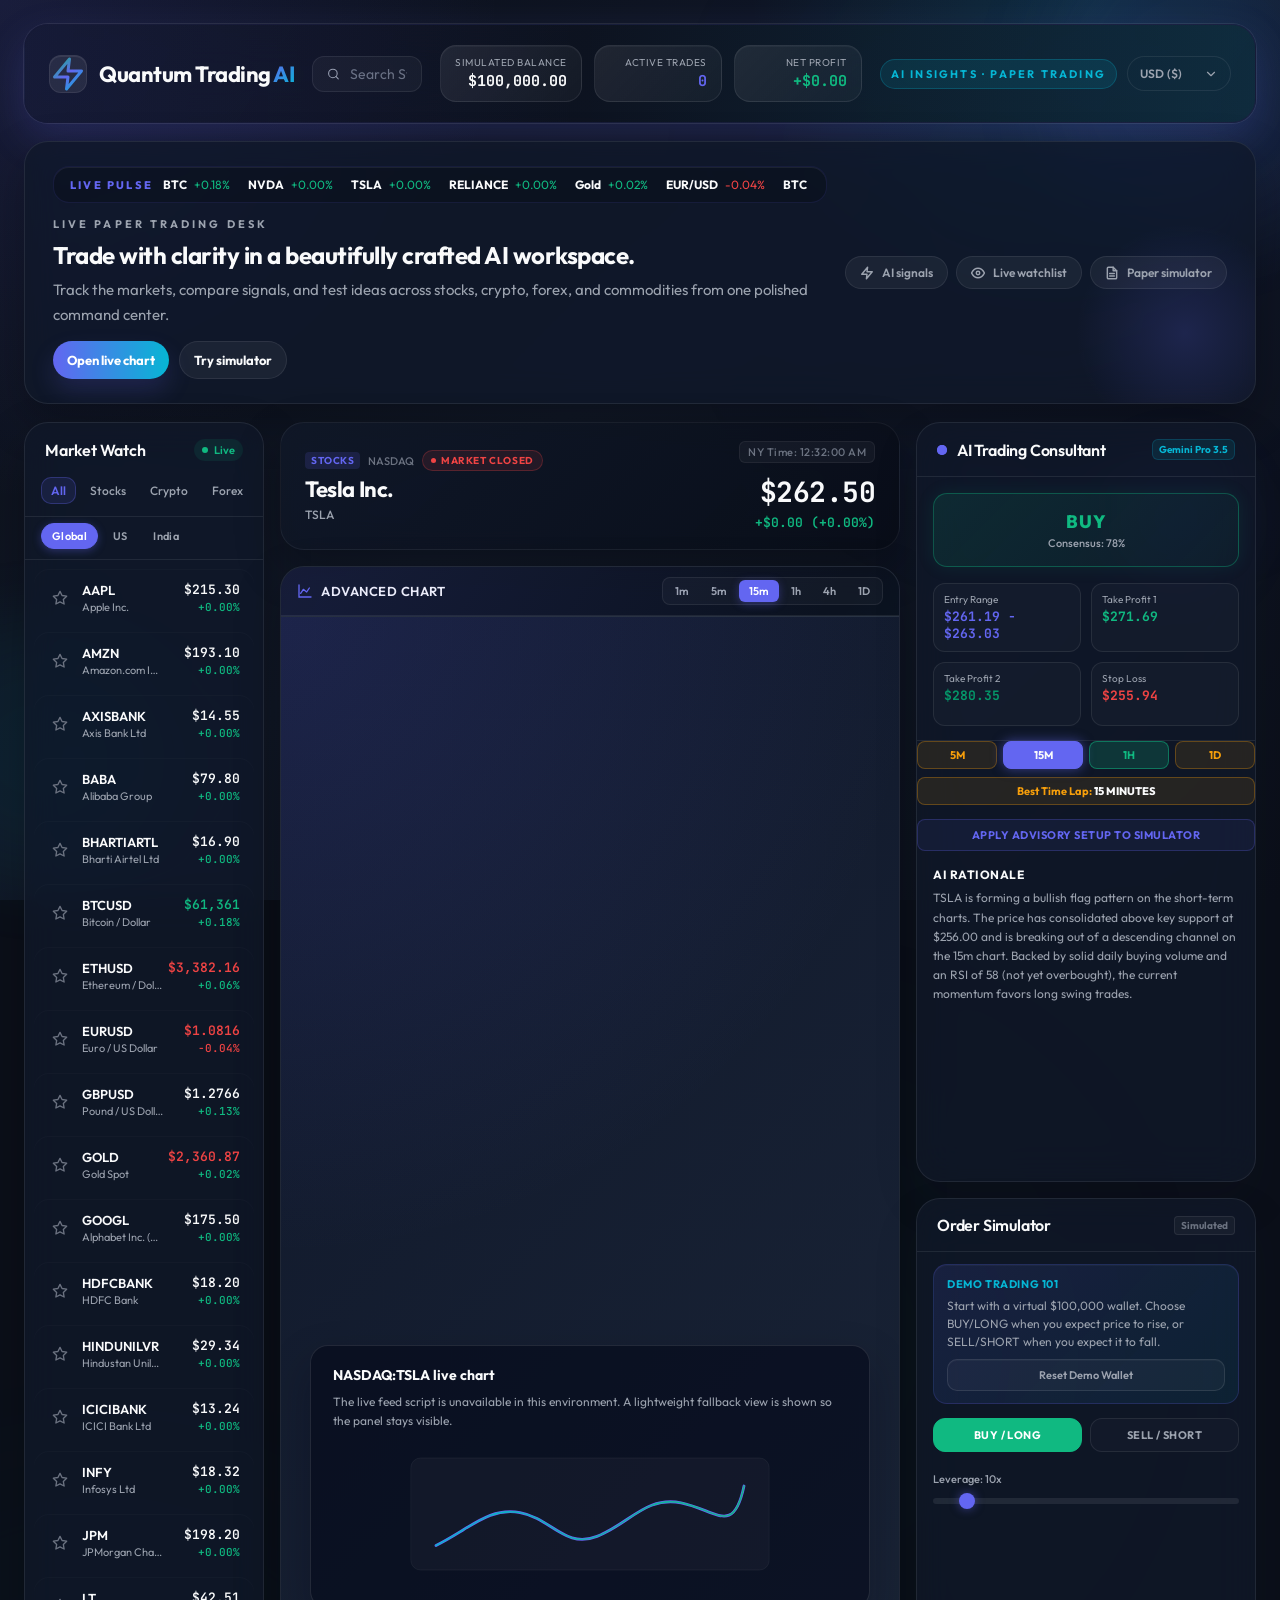
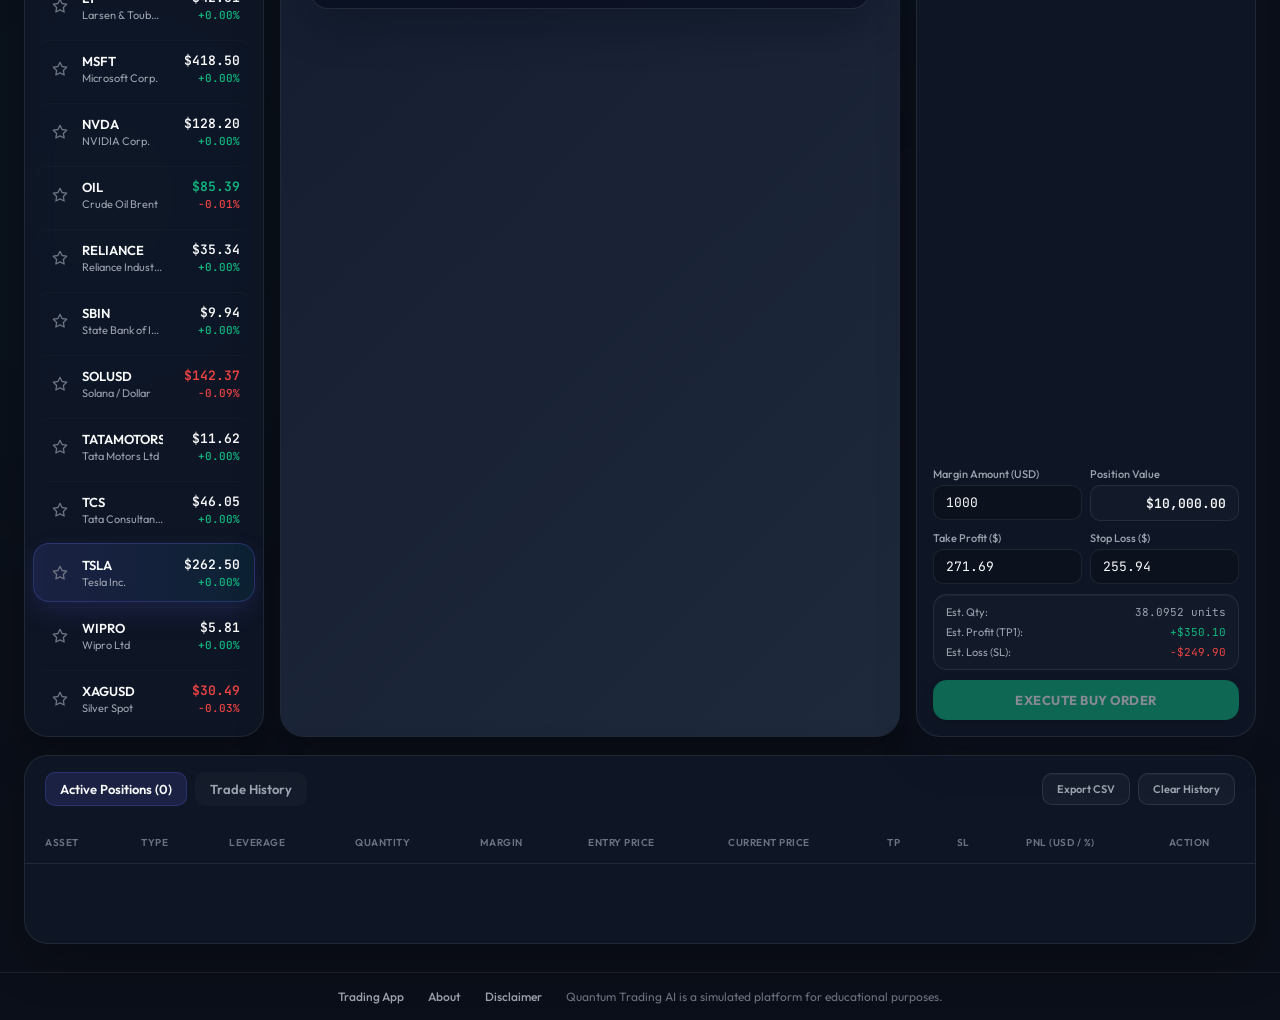
==== commit 0ff05059: "Implement dynamic market ticker updates and enhance UI styling" ====
--- a/index.html
+++ b/index.html
@@ -73,16 +73,11 @@
         </header>
 
         <section class="hero-strip card">
-            <div>
+            <div class="hero-content">
                 <div class="market-ticker" aria-label="Market ticker">
                     <span class="market-ticker__label">Live pulse</span>
-                    <div class="market-ticker__track">
-                        <span class="market-ticker__item"><strong>BTC</strong> +2.14%</span>
-                        <span class="market-ticker__item"><strong>NVDA</strong> +1.82%</span>
-                        <span class="market-ticker__item"><strong>EUR/USD</strong> +0.24%</span>
-                        <span class="market-ticker__item"><strong>Gold</strong> +0.91%</span>
-                        <span class="market-ticker__item"><strong>BTC</strong> +2.14%</span>
-                        <span class="market-ticker__item"><strong>NVDA</strong> +1.82%</span>
+                    <div class="market-ticker__viewport">
+                        <div class="market-ticker__track" id="market-ticker-track"></div>
                     </div>
                 </div>
                 <p class="hero-eyebrow">Live paper trading desk</p>
@@ -94,15 +89,24 @@
                 </div>
             </div>
             <div class="hero-pills">
-                <span class="hero-pill">AI signals</span>
-                <span class="hero-pill">Live watchlist</span>
-                <span class="hero-pill">Paper simulator</span>
+                <a href="#ai-advisory-card" class="hero-pill">
+                    <svg xmlns="http://www.w3.org/2000/svg" width="14" height="14" viewBox="0 0 24 24" fill="none" stroke="currentColor" stroke-width="2.5" stroke-linecap="round" stroke-linejoin="round"><path d="M13 2L3 14h9l-1 8 10-12h-9l1-8z"/></svg>
+                    <span>AI signals</span>
+                </a>
+                <a href="#watchlist-section" class="hero-pill">
+                    <svg xmlns="http://www.w3.org/2000/svg" width="14" height="14" viewBox="0 0 24 24" fill="none" stroke="currentColor" stroke-width="2.5" stroke-linecap="round" stroke-linejoin="round"><path d="M1 12s4-8 11-8 11 8 11 8-4 8-11 8-11-8-11-8z"></path><circle cx="12" cy="12" r="3"></circle></svg>
+                    <span>Live watchlist</span>
+                </a>
+                <a href="#order-simulator-card" class="hero-pill">
+                    <svg xmlns="http://www.w3.org/2000/svg" width="14" height="14" viewBox="0 0 24 24" fill="none" stroke="currentColor" stroke-width="2.5" stroke-linecap="round" stroke-linejoin="round"><path d="M14 2H6a2 2 0 0 0-2 2v16a2 2 0 0 0 2 2h12a2 2 0 0 0 2-2V8z"></path><polyline points="14 2 14 8 20 8"></polyline><line x1="16" y1="13" x2="8" y2="13"></line><line x1="16" y1="17" x2="8" y2="17"></line></svg>
+                    <span>Paper simulator</span>
+                </a>
             </div>
         </section>
 
         <div class="dashboard-grid">
             <!-- Left Column: Watchlist & Market Feed -->
-            <aside class="sidebar-left card">
+            <aside class="sidebar-left card" id="watchlist-section">
                 <div class="card-header">
                     <h2>Market Watch</h2>
                     <div class="live-indicator">
@@ -178,7 +182,7 @@
             <!-- Right Column: AI Advisory, Calculator & Simulator -->
             <aside class="sidebar-right">
                 <!-- AI Advisory Console -->
-                <div class="ai-advisory-card card">
+                <div class="ai-advisory-card card" id="ai-advisory-card">
                     <div class="card-header border-bottom">
                         <div class="logo-group">
                             <div class="ai-pulse-ring"></div>
@@ -251,7 +255,7 @@
                 </div>
 
                 <!-- Simulated Order execution / Simulator -->
-                <div class="order-simulator-card card">
+                <div class="order-simulator-card card" id="order-simulator-card">
                     <div class="card-header border-bottom ">
                         <h2>Order Simulator</h2>
                         <span class="mode-badge">Simulated</span>
--- a/style.css
+++ b/style.css
@@ -5,6 +5,10 @@
     box-sizing: border-box;
     font-family: 'Outfit', -apple-system, BlinkMacSystemFont, "Segoe UI", Roboto, sans-serif;
     -webkit-font-smoothing: antialiased;
+}
+
+html {
+    scroll-behavior: smooth;
 }
 
 :root {
@@ -355,6 +359,11 @@
     overflow: hidden;
 }
 
+.hero-content {
+    flex: 1 1 auto;
+    min-width: 0;
+}
+
 .hero-strip::before {
     content: "";
     position: absolute;
@@ -424,19 +433,47 @@
 
 .hero-pills {
     display: flex;
-    flex-wrap: wrap;
     gap: 8px;
     justify-content: flex-end;
+    flex-shrink: 0;
 }
 
 .hero-pill {
-    padding: 8px 12px;
+    display: inline-flex;
+    align-items: center;
+    gap: 8px;
+    padding: 8px 14px;
     border-radius: 999px;
     background: rgba(255, 255, 255, 0.05);
     border: 1px solid var(--border-color);
     color: var(--text-secondary);
     font-size: 12px;
     font-weight: 600;
+    text-decoration: none;
+    transition: all 0.2s ease;
+    /* Animation */
+    opacity: 0;
+    animation: fadeUp 0.5s ease-out forwards;
+}
+
+.hero-pill:hover {
+    color: var(--text-primary);
+    background: rgba(255, 255, 255, 0.1);
+    border-color: rgba(255, 255, 255, 0.2);
+    transform: translateY(-1px);
+    box-shadow: 0 4px 12px rgba(0,0,0,0.1);
+}
+
+.hero-pills .hero-pill:nth-child(1) {
+    animation-delay: 0.7s;
+}
+
+.hero-pills .hero-pill:nth-child(2) {
+    animation-delay: 0.8s;
+}
+
+.hero-pills .hero-pill:nth-child(3) {
+    animation-delay: 0.9s;
 }
 
 .market-ticker {
@@ -449,7 +486,7 @@
     border-radius: 16px; /* Market Ticker */
     background: rgba(0, 0, 0, 0.2);
     overflow: hidden;
-    box-shadow: inset 0 1px 0 rgba(255, 255, 255, 0.7);
+    box-shadow: inset 0 1px 0 rgba(255, 255, 255, 0.07);
 }
 
 .market-ticker__label {
@@ -459,6 +496,13 @@
     letter-spacing: 0.2em;
     color: var(--color-indigo);
     white-space: nowrap;
+    flex-shrink: 0;
+}
+
+.market-ticker__viewport {
+    flex: 1;
+    min-width: 0;
+    overflow: hidden;
 }
 
 .market-ticker__track {
@@ -466,6 +510,7 @@
     gap: 18px;
     white-space: nowrap;
     animation: marquee 18s linear infinite;
+    width: max-content;
 }
 
 .market-ticker__item {
@@ -571,6 +616,11 @@
     to {
         transform: translateX(10%);
     }
+}
+
+@keyframes animatedGrid {
+    0% { background-position: 0 0; }
+    100% { background-position: 34px 34px; }
 }
 
 @keyframes marquee {
@@ -1047,6 +1097,7 @@
     background-size: 34px 34px;
     mask-image: linear-gradient(180deg, rgba(0,0,0,0.7), transparent 95%);
     pointer-events: none;
+    animation: animatedGrid 8s linear infinite;
 }
 
 .chart-loading-state {
@@ -1064,25 +1115,25 @@
     flex-direction: column;
     align-items: center;
     gap: 12px;
-    padding: 20px 24px;
+    padding: 24px 30px; /* Slightly larger padding */
     border: 1px solid rgba(255,255,255,0.08);
-    border-radius: 14px;
-    background: rgba(7, 10, 20, 0.85); /* Slightly less transparent */
-    box-shadow: 0 18px 40px rgba(0,0,0,0.28);
+    border-radius: 18px; /* Slightly more rounded */
+    background: rgba(7, 10, 20, 0.95); /* More opaque background */
+    box-shadow: 0 24px 50px rgba(0,0,0,0.4); /* More prominent shadow */
     text-align: center;
 }
 
 .chart-loading-animation {
     display: flex;
     align-items: flex-end;
-    justify-content: center;
-    gap: 6px;
-    height: 28px;
+    justify-content: center; /* Center the bars */
+    gap: 8px; /* Increased gap between bars */
+    height: 40px; /* Increased height of the animation area */
     margin-bottom: 4px;
 }
 
 .loading-bar {
-    width: 5px;
+    width: 8px; /* Increased width of each bar */
     height: 100%;
     background: var(--color-indigo);
     border-radius: 99px;
@@ -1105,18 +1156,18 @@
     40% {
         transform: scaleY(1.0);
         opacity: 1;
-        box-shadow: 0 0 12px rgba(var(--color-indigo-rgb), 0.5);
+        box-shadow: 0 0 20px rgba(var(--color-indigo-rgb), 0.7); /* More intense glow */
     }
 }
 
 .chart-loading-title {
-    font-size: 14px;
+    font-size: 16px; /* Slightly larger text */
     font-weight: 700;
     color: var(--text-primary);
 }
 
 .chart-loading-subtitle {
-    font-size: 12px;
+    font-size: 13px; /* Slightly larger text */
     color: var(--text-secondary);
 }
 
@@ -1892,39 +1943,47 @@
     z-index: 1;
 }
 
+/* Currency Selector Styling - Subtle initial state, neon glow on interaction (with glitch fix) */
 .currency-selector {
     appearance: none;
     -webkit-appearance: none;
     -moz-appearance: none;
-    border: 1px solid rgba(99, 102, 241, 0.22);
-    background: linear-gradient(135deg, rgba(30, 41, 59, 0.9), rgba(17, 24, 39, 0.95));
-    color: var(--text-primary);
+    /* Combined background properties for robustness against rendering glitches */
+    background: transparent url("data:image/svg+xml,%3Csvg xmlns='http://www.w3.org/2000/svg' width='16' height='16' viewBox='0 0 24 24' fill='none' stroke='%239CA3AF' stroke-width='2' stroke-linecap='round' stroke-linejoin='round'%3E%3Cpolyline points='6 9 12 15 18 9'/%3E%3C/svg%3E") no-repeat right 12px center / 14px;
+    border: 1px solid var(--border-color); /* Subtle border, like other inputs */
+    color: var(--text-secondary); /* Softer initial color */
     padding: 9px 38px 9px 12px;
     border-radius: 999px;
     font-size: 12px;
-    font-weight: 700;
+    font-weight: 600; /* Slightly less bold */
     letter-spacing: 0.02em;
     cursor: pointer;
-    transition: transform 0.2s ease, box-shadow 0.2s ease, border-color 0.2s ease;
-    box-shadow: inset 0 1px 0 rgba(255, 255, 255, 0.05), 0 10px 24px rgba(0, 0, 0, 0.2);
-    background-image: url("data:image/svg+xml,%3Csvg xmlns='http://www.w3.org/2000/svg' width='16' height='16' viewBox='0 0 24 24' fill='none' stroke='%236366F1' stroke-width='2' stroke-linecap='round' stroke-linejoin='round'%3E%3Cpolyline points='6 9 12 15 18 9'/%3E%3C/svg%3E");
-    background-repeat: no-repeat;
-    background-position: right 12px center;
-    background-size: 14px;
-    min-width: 104px;
+    transition: all var(--transition-fast); /* Smooth transitions for all properties */
+    min-width: 104px; /* Adjusted for USD/INR */
     position: relative;
 }
 
 .currency-selector:hover {
-    transform: translateY(-1px);
-    border-color: rgba(99, 102, 241, 0.45);
-    box-shadow: inset 0 1px 0 rgba(255, 255, 255, 0.07), 0 12px 26px rgba(0, 0, 0, 0.25);
+    color: var(--text-primary); /* Brighten text on hover */
+    /* Combined background properties for robustness against rendering glitches */
+    background: rgba(var(--color-indigo-rgb), 0.1) url("data:image/svg+xml,%3Csvg xmlns='http://www.w3.org/2000/svg' width='16' height='16' viewBox='0 0 24 24' fill='none' stroke='%23F9FAFB' stroke-width='2' stroke-linecap='round' stroke-linejoin='round'%3E%3Cpolyline points='6 9 12 15 18 9'/%3E%3C/svg%3E") no-repeat right 12px center / 14px;
+    border-color: var(--color-indigo); /* Neon border on hover */
 }
 
 .currency-selector:focus {
     outline: none;
-    border-color: rgba(6, 182, 212, 0.45);
-    box-shadow: 0 0 0 3px rgba(6, 182, 212, 0.18), 0 12px 26px rgba(0, 0, 0, 0.22);
+    color: var(--text-primary); /* Brighten text on focus */
+    border-color: var(--color-indigo); /* Neon border on focus */
+    box-shadow: 0 0 0 3px rgba(var(--color-indigo-rgb), 0.2); /* Consistent focus glow */
+    /* Combined background properties for robustness against rendering glitches */
+    background: rgba(var(--color-indigo-rgb), 0.1) url("data:image/svg+xml,%3Csvg xmlns='http://www.w3.org/2000/svg' width='16' height='16' viewBox='0 0 24 24' fill='none' stroke='%23F9FAFB' stroke-width='2' stroke-linecap='round' stroke-linejoin='round'%3E%3Cpolyline points='6 9 12 15 18 9'/%3E%3C/svg%3E") no-repeat right 12px center / 14px;
+}
+
+/* Fix for "white screen" dropdown on dark themes. Note: Browser support varies. */
+.currency-selector option {
+    background-color: var(--bg-dark);
+    color: var(--text-primary);
+    font-weight: 600;
 }
 
 .journal-table-wrapper {
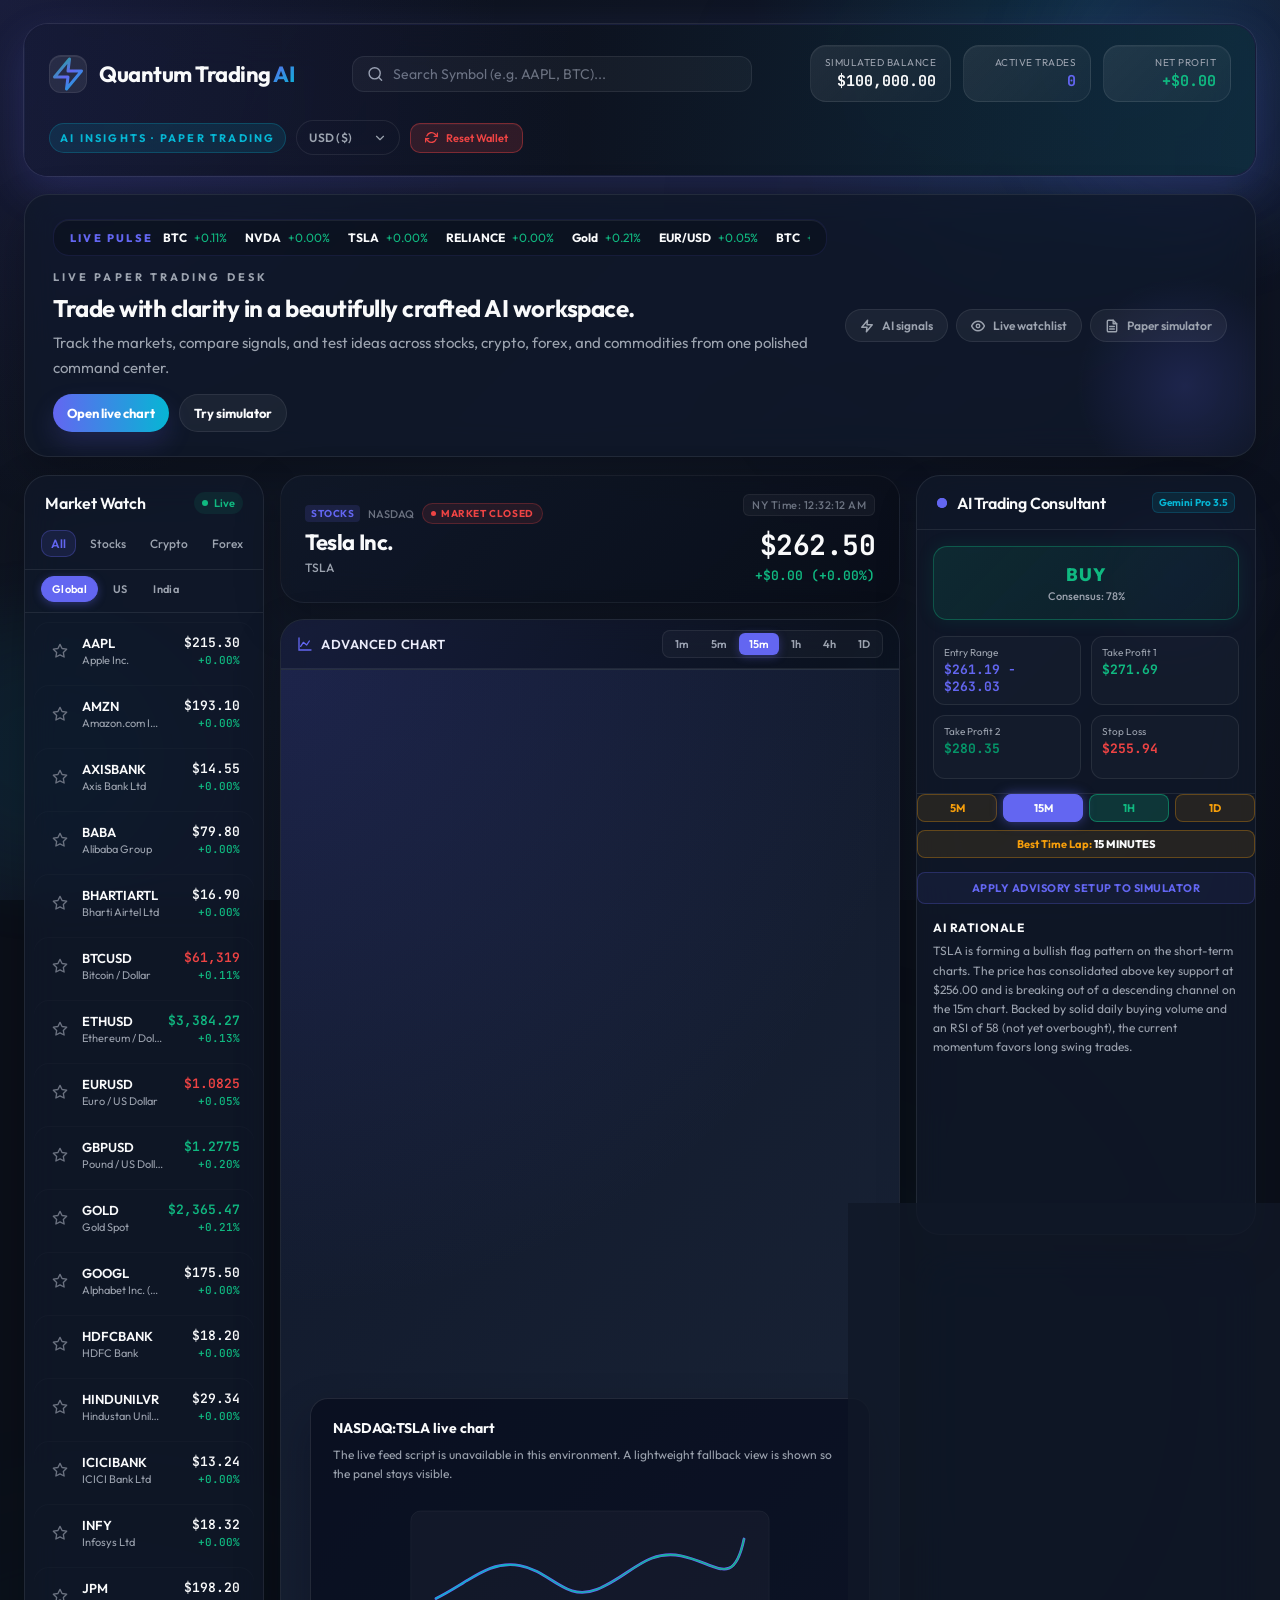
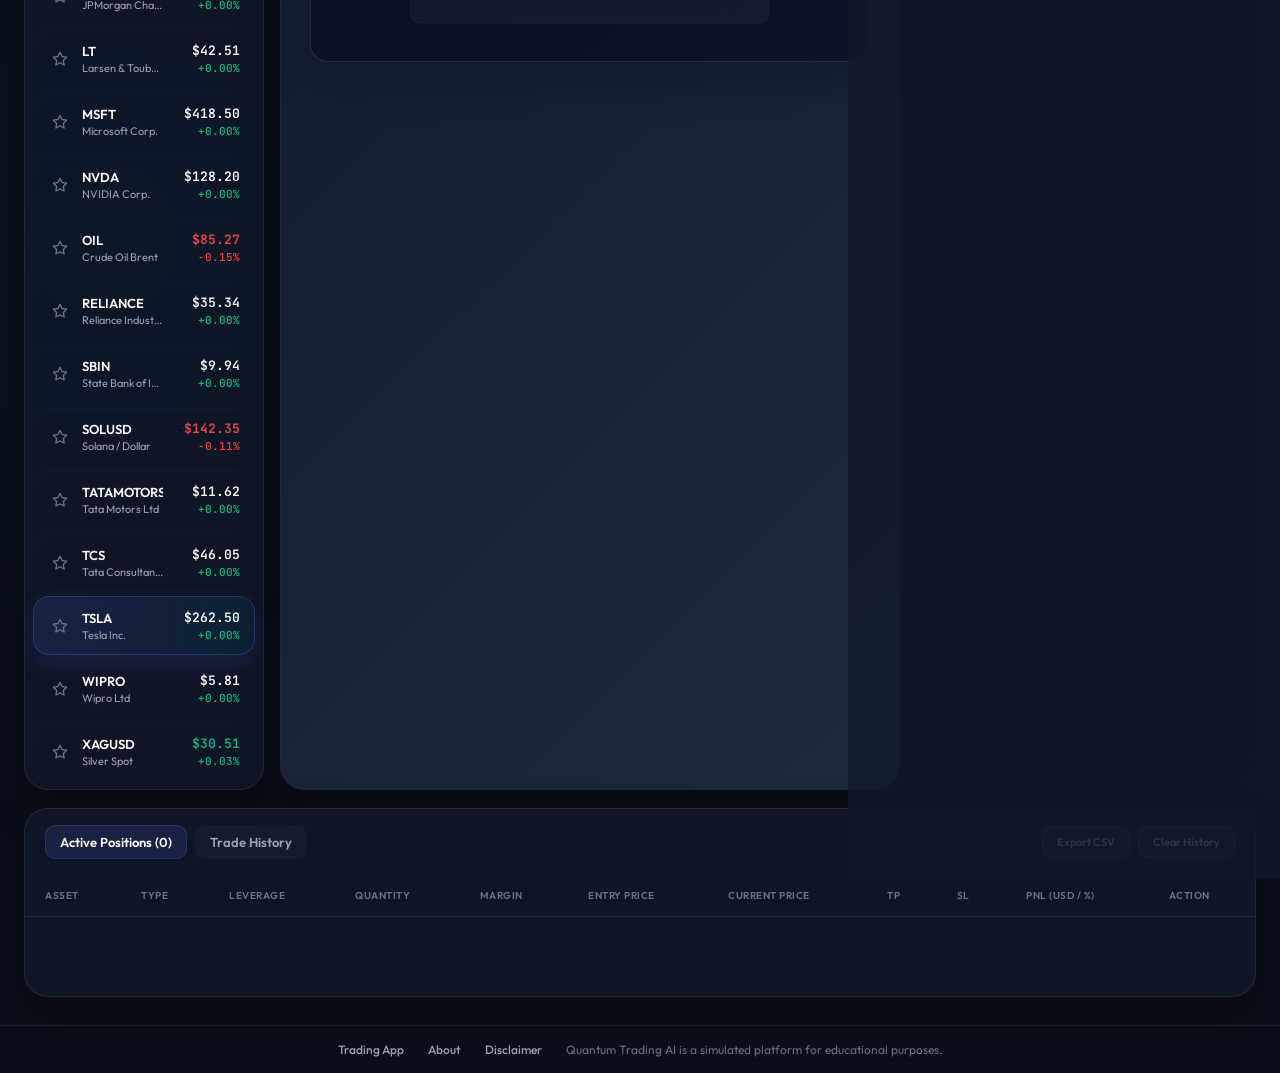
==== commit 62a98ea7: "Add reset wallet button and enhance button styles" ====
--- a/index.html
+++ b/index.html
@@ -69,6 +69,10 @@
                     <option value="USD">USD ($)</option>
                     <option value="INR">INR (₹)</option>
                 </select>
+                <button id="btn-reset-wallet-header" class="btn-secondary btn-header-action btn-danger">
+                    <svg xmlns="http://www.w3.org/2000/svg" width="14" height="14" viewBox="0 0 24 24" fill="none" stroke="currentColor" stroke-width="2.5" stroke-linecap="round" stroke-linejoin="round"><path d="M23 4v6h-6"/><path d="M1 20v-6h6"/><path d="M3.51 9a9 9 0 0 1 14.85-3.36L23 10M1 14l4.64 4.36A9 9 0 0 0 20.49 15"/></svg>
+                    <span>Reset Wallet</span>
+                </button>
             </div>
         </header>
 
--- a/style.css
+++ b/style.css
@@ -1921,6 +1921,22 @@
     background: rgba(255, 255, 255, 0.06);
 }
 
+.btn-header-action {
+    display: inline-flex;
+    align-items: center;
+    gap: 8px;
+    padding: 8px 12px; /* Adjust padding for icon */
+}
+
+.btn-header-action svg {
+    width: 13px; /* Slightly smaller to fit well */
+    height: 13px;
+    transition: transform var(--transition-fast);
+}
+
+.btn-header-action:hover svg {
+    transform: rotate(-90deg);
+}
 .btn-primary {
     background: var(--color-indigo);
     border: 1px solid var(--color-indigo);
@@ -1933,6 +1949,35 @@
     transition: var(--transition-fast);
     text-decoration: none;
     text-align: center;
+}
+
+/* New class for destructive actions */
+.btn-danger {
+    background: var(--color-indigo);
+    border: 1px solid var(--color-indigo);
+    color: #ffffff;
+    font-size: 11px;
+    font-weight: 600; /* Slightly less bold for primary button */
+    padding: 7px 14px;
+    border-radius: 10px;
+    cursor: pointer;
+    transition: var(--transition-fast);
+    text-decoration: none;
+    text-align: center;
+}
+
+.btn-danger {
+    background: rgba(var(--color-sell-rgb), 0.15);
+    border: 1px solid rgba(var(--color-sell-rgb), 0.4);
+    color: var(--color-sell);
+    box-shadow: inset 0 1px 0 rgba(255, 255, 255, 0.03);
+}
+
+.btn-danger:hover {
+    background: var(--color-sell);
+    border-color: var(--color-sell);
+    color: #ffffff;
+    box-shadow: 0 0 12px rgba(var(--color-sell-rgb), 0.4);
 }
 
 .header-actions {
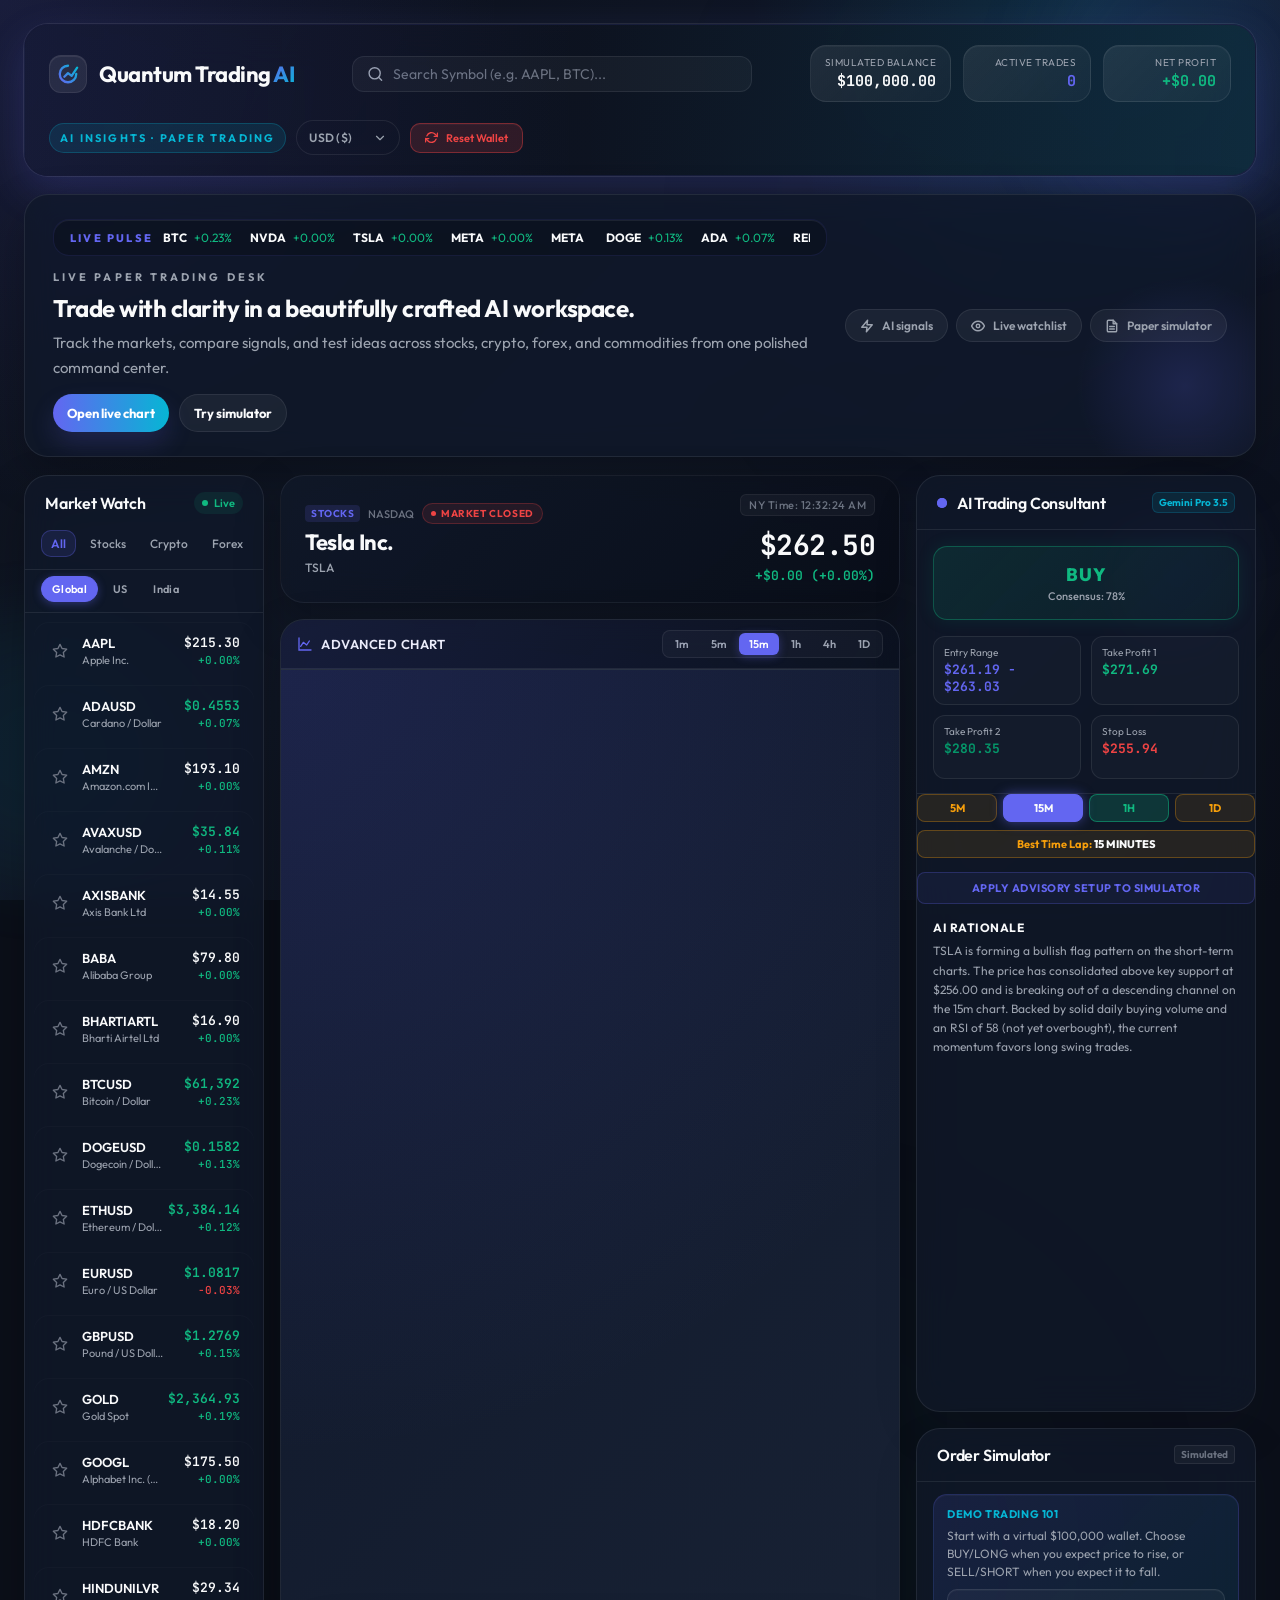
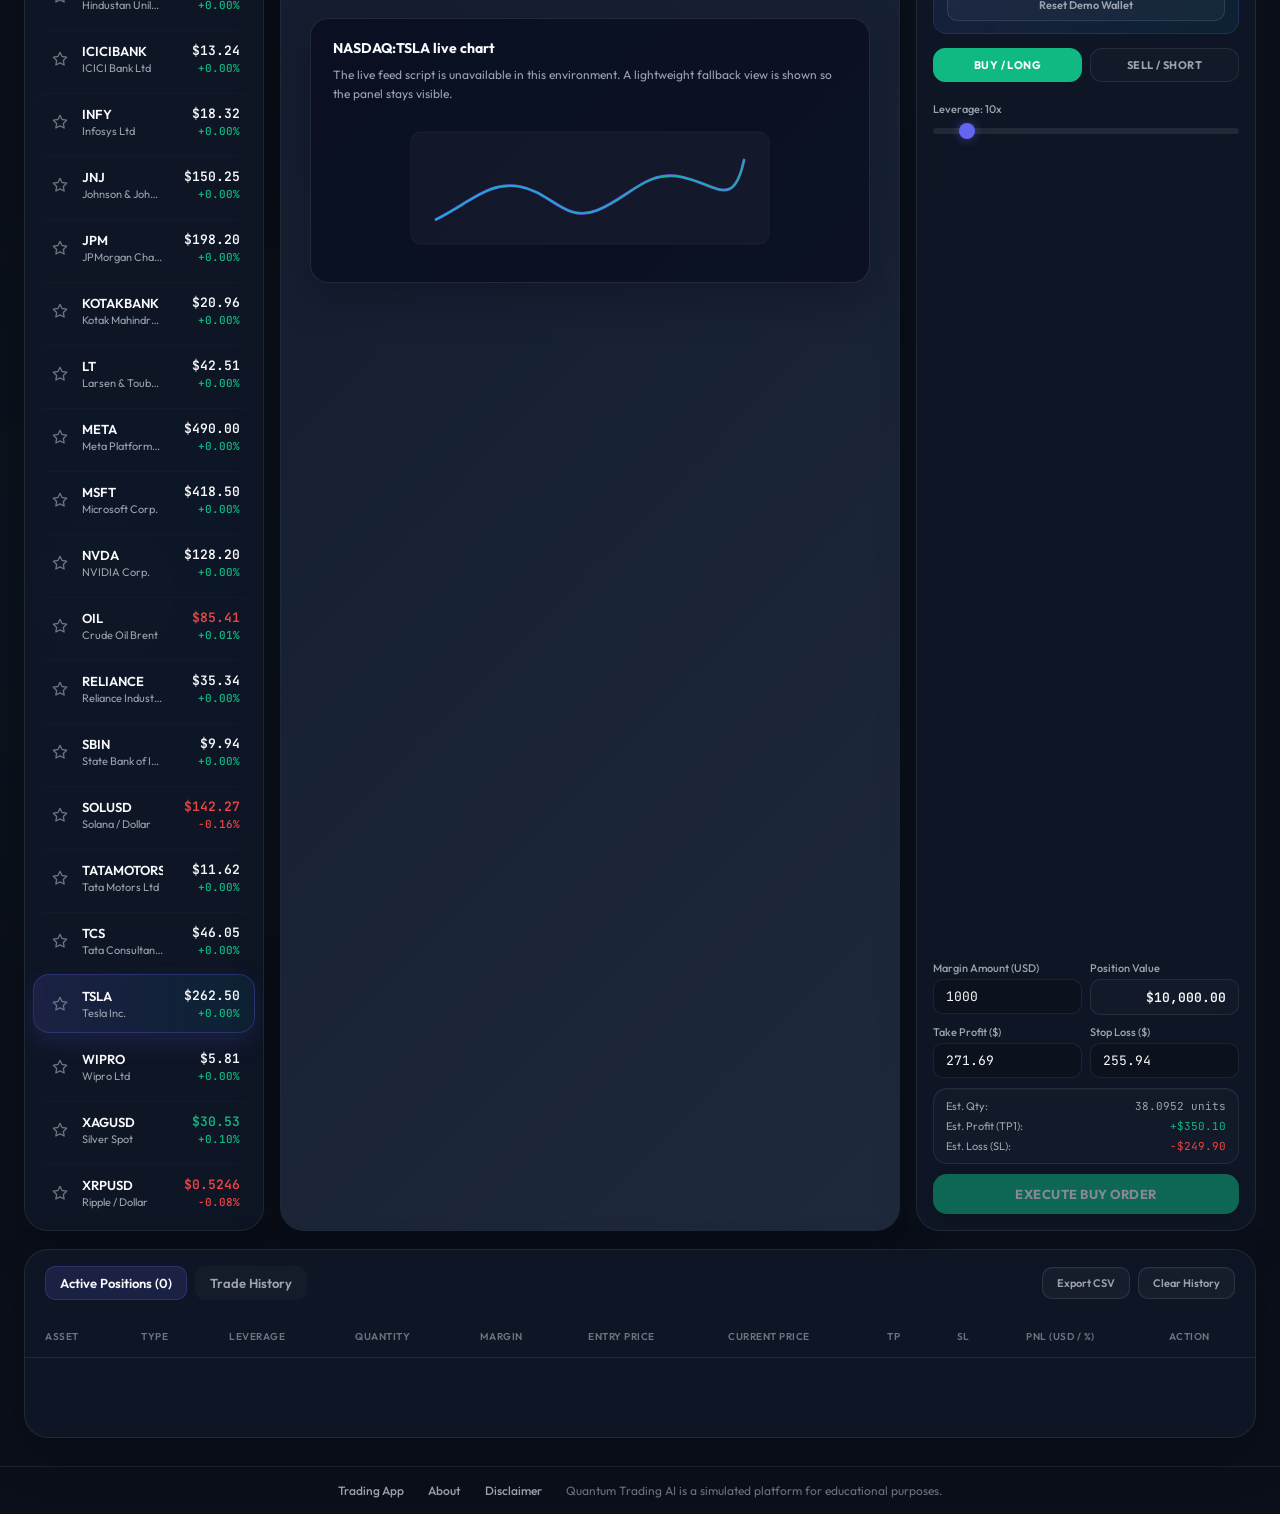
==== commit a03de7ec: "Update AI signals link in hero section to point to ai-signals.html" ====
--- a/index.html
+++ b/index.html
@@ -93,7 +93,7 @@
                 </div>
             </div>
             <div class="hero-pills">
-                <a href="#ai-advisory-card" class="hero-pill">
+                <a href="ai-signals.html" class="hero-pill">
                     <svg xmlns="http://www.w3.org/2000/svg" width="14" height="14" viewBox="0 0 24 24" fill="none" stroke="currentColor" stroke-width="2.5" stroke-linecap="round" stroke-linejoin="round"><path d="M13 2L3 14h9l-1 8 10-12h-9l1-8z"/></svg>
                     <span>AI signals</span>
                 </a>
--- a/style.css
+++ b/style.css
@@ -223,6 +223,28 @@
     border: 1px solid rgba(255, 255, 255, 0.08);
     border-radius: 12px;
     box-shadow: inset 0 1px 0 rgba(255, 255, 255, 0.08);
+}
+
+.logo-icon svg {
+    width: 22px;
+    height: 22px;
+    overflow: visible; /* Ensure stroke is not clipped during animation */
+}
+
+.logo-path-circle {
+    stroke-dasharray: 43;
+    stroke-dashoffset: 43;
+    animation: draw-logo 1.2s cubic-bezier(0.65, 0, 0.35, 1) 0.5s forwards;
+}
+
+.logo-path-breakout {
+    stroke-dasharray: 22;
+    stroke-dashoffset: 22;
+    animation: draw-logo 1s cubic-bezier(0.65, 0, 0.35, 1) 1.2s forwards;
+}
+
+@keyframes draw-logo {
+    to { stroke-dashoffset: 0; }
 }
 
 .header-logo h1 {
